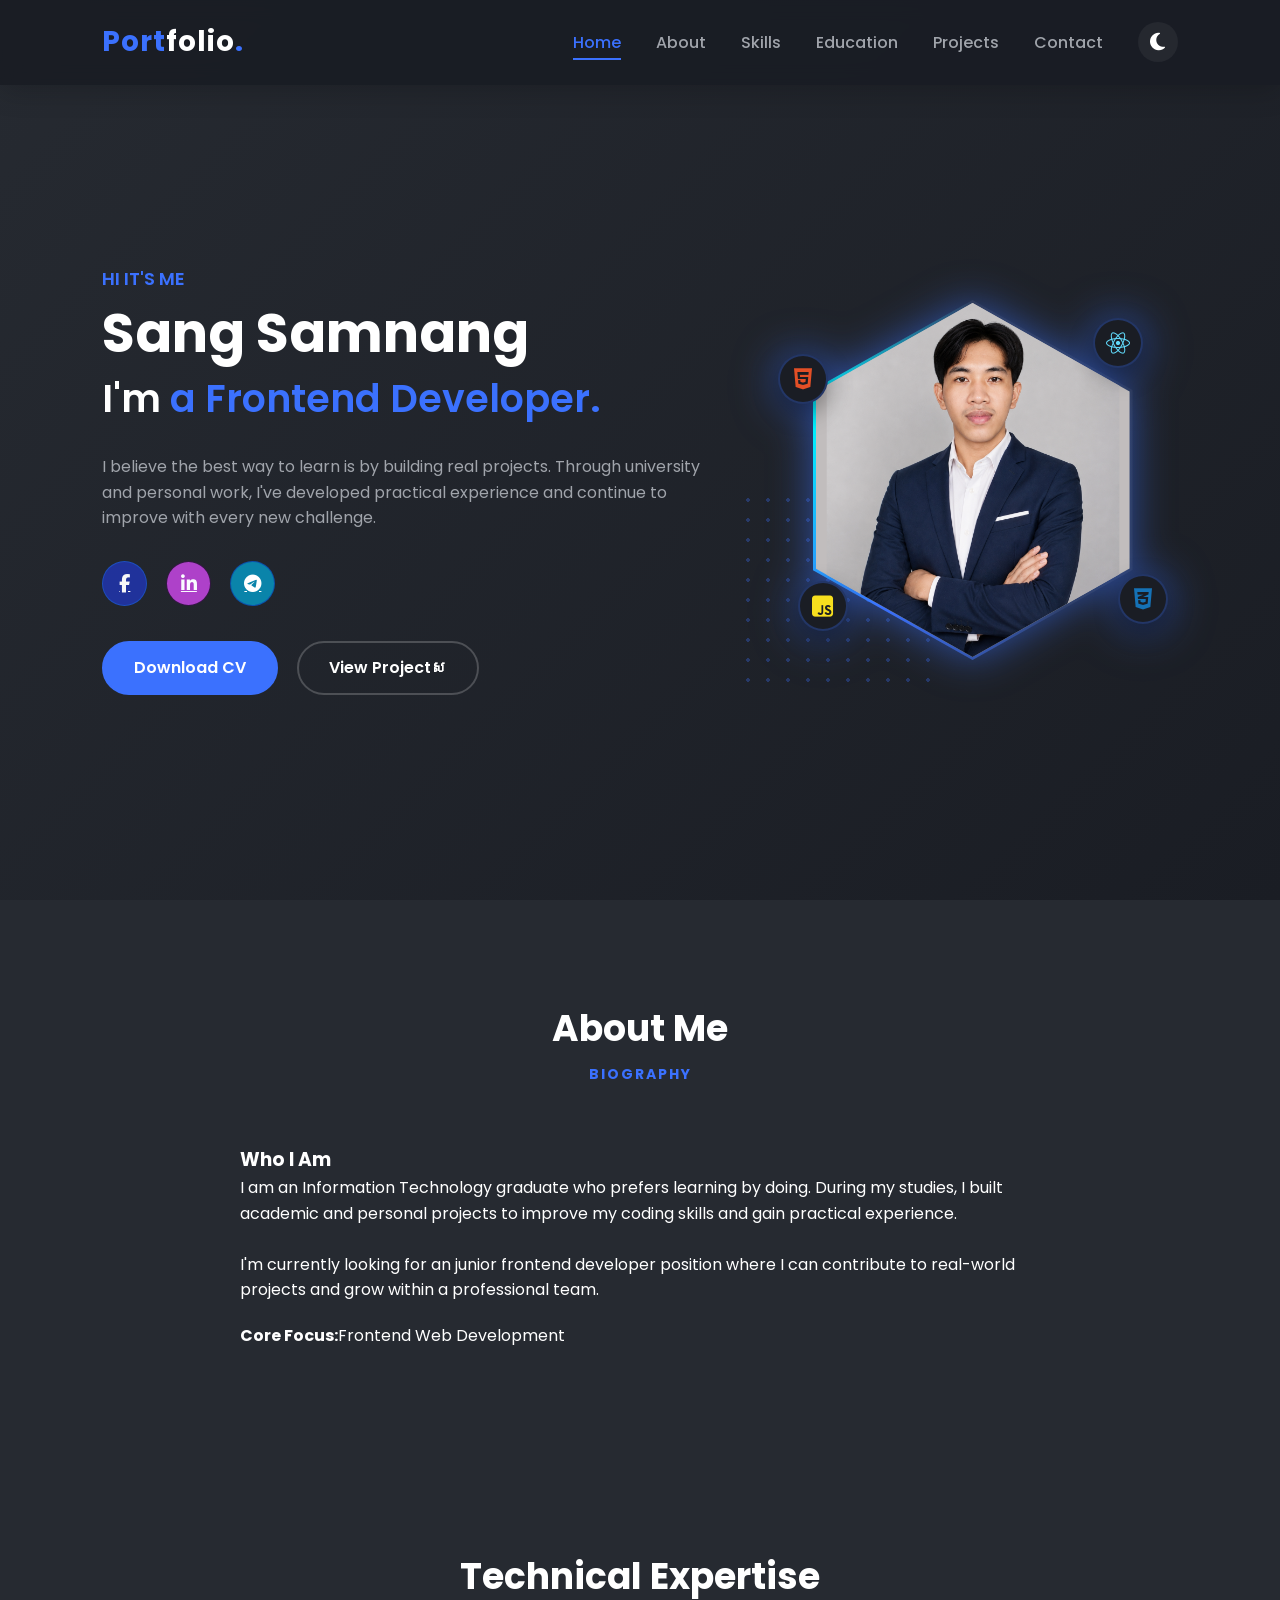
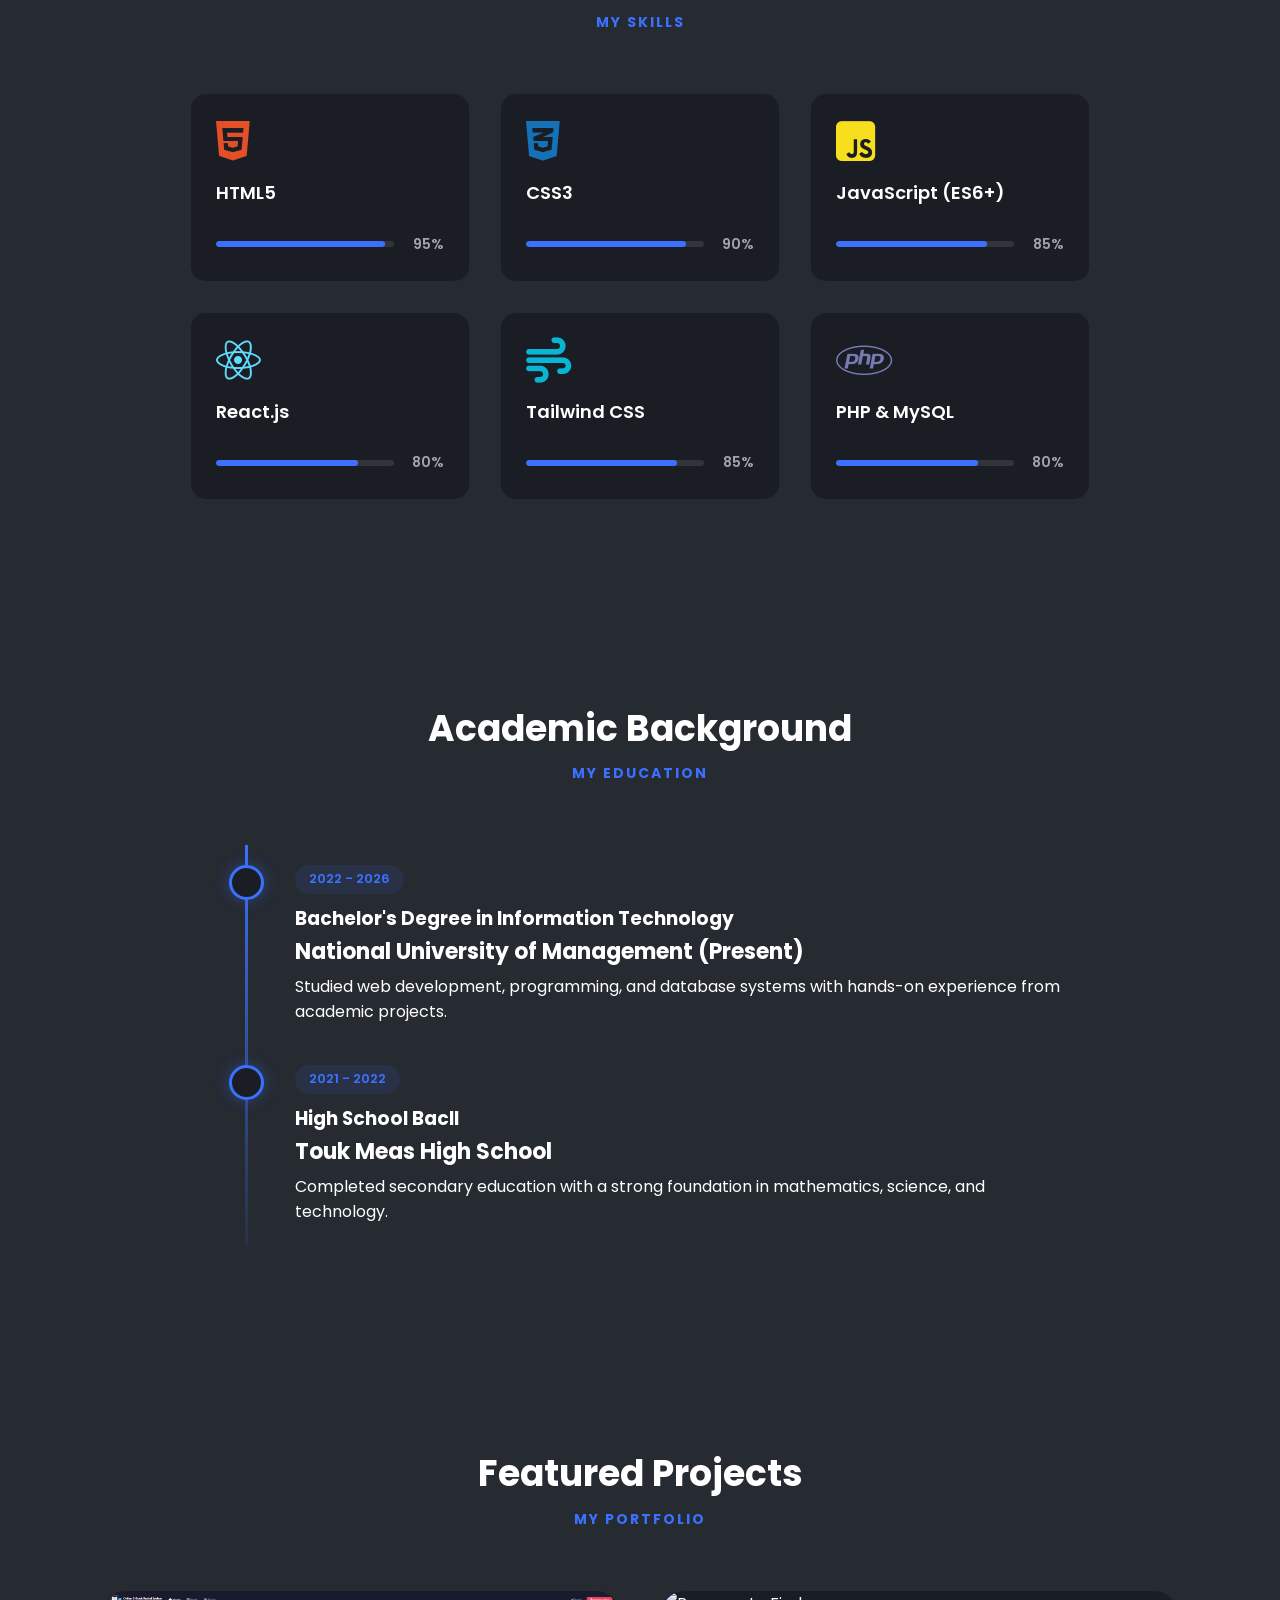
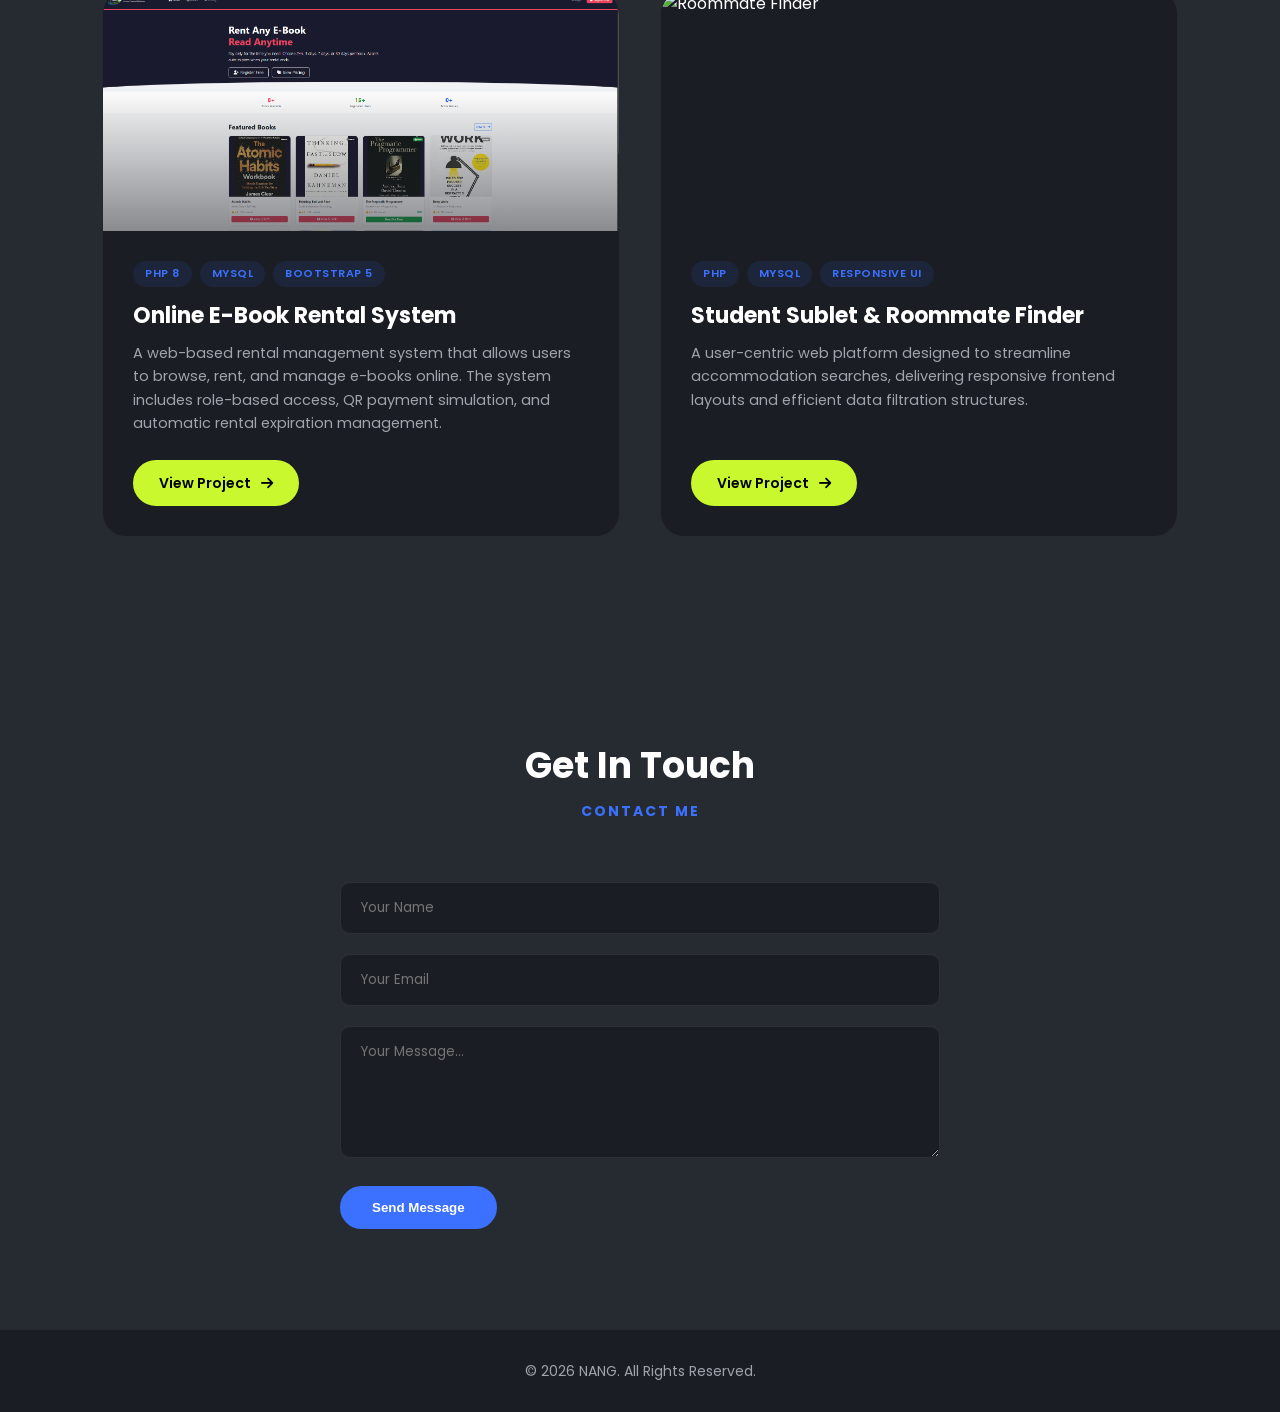
==== index.html @ 3fa90984 "Revise portfolio content and improve descriptions Updated the content of the portfolio website, incl" ====
<!DOCTYPE html>
<html lang="en">

<head>
    <meta charset="UTF-8">
    <meta name="viewport" content="width=device-width, initial-scale=1.0">
    <title>Professional Portfolio</title>
    <link rel="stylesheet" href="https://cdnjs.cloudflare.com/ajax/libs/font-awesome/6.4.0/css/all.min.css">
    <link href="https://fonts.googleapis.com/css2?family=Poppins:wght@300;400;600;700&display=swap" rel="stylesheet">
    <link rel="stylesheet" href="./css/style.css">
</head>

<body>

    <header class="navbar">
        <div class="logo">
            <span>Port</span>folio<span>.</span>
        </div>
        <nav class="nav-links">
            <a href="#home" class="active">Home</a>
            <a href="#about">About</a>
            <a href="#skills">Skills</a>
            <a href="#education">Education</a>
            <a href="#portfolio">Projects</a>
            <a href="#contact">Contact</a>
        </nav>

        <div class="theme-switch" id="theme-btn">
            <i class="fas fa-moon"></i>
        </div>

        <div class="menu-toggle" id="mobile-menu">
            <i class="fas fa-bars"></i>
        </div>
    </header>

    <section id="home" class="hero-section">
        <div class="hero-container">
            <div class="hero-content">
                <h3 class="sub-title">Hi it's Me</h3>
                <!-- បង្ហាញឈ្មោះនៅត្រង់នេះជាអក្សរថេរច្បាស់ៗ -->
                <h1 class="developer-name">Sang Samnang</h1>
                <!-- ផ្នែកអក្សររត់ (Animation) ប្តូរមកសល់ត្រឹមឃ្លាខាងក្រោមនេះ -->
                <h2 class="animated-headline">I'm <span class="typing-text"></span></h2>
                <p class="hero-desc">
                  I believe the best way to learn is by building real projects. Through university and personal work, I've developed practical experience and continue to improve with every new challenge.
                </p>
                <div class="social-icons">
                    <a href="https://www.facebook.com/yourprofile" target="_blank" rel="noopener noreferrer">
                        <i class="fab fa-facebook-f"></i>
                    </a>

                    <a href="https://www.linkedin.com/in/yourprofile" target="_blank" rel="noopener noreferrer">
                        <i class="fab fa-linkedin-in"></i>
                    </a>

                    <a href="https://t.me/Nang_133" target="_blank" rel="noopener noreferrer">
                        <i class="fa-brands fa-telegram"></i>
                    </a>

                </div>
                <div class="hero-buttons">
                    <!-- 💡 បញ្ជាក់៖ ដាក់ផ្លូវទៅកាន់ឯកសារ PDF និងបន្ថែម attribute download -->
                    <a href="asset/logo/cv.pdf" target="_blank" download="my_cv.pdf" class="btn btn-primary">Download
                        CV</a>
                    <a href="#portfolio" class="btn btn-outline">View Projectស</a>
                </div>
            </div>

            <div class="hero-image-container">
                <div class="hexagon-wrapper animate-float">

                    <div class="hexagon-glow">
                        <div class="hexagon">
                            <img src="asset/logo/image.png" alt="Profile Image" id="profile-img">
                        </div>
                    </div>

                    <div class="floating-tech-icon tech-html"><i class="fab fa-html5"></i></div>
                    <div class="floating-tech-icon tech-css"><i class="fab fa-css3-alt"></i></div>
                    <div class="floating-tech-icon tech-js"><i class="fab fa-js-square"></i></div>
                    <div class="floating-tech-icon tech-react"><i class="fab fa-react"></i></div>
                </div>
                <div class="dot-grid"></div>
            </div>
        </div>
    </section>

    <section id="about" class="about-section target-section">
        <h2 class="section-title">About Me <span>Biography</span></h2>
        <div class="about-container">
            <div class="about-text">
                <h3>Who I Am</h3>
                <p>I am an Information Technology graduate who prefers learning by doing. During my studies, I built academic and personal projects to improve my coding skills and gain practical experience.</p>

                <p><br> I'm currently looking for a​n junior frontend developer position where I can 
    contribute to real-world projects and grow within a professional team.</p>
                <div class="personal-info">
                    <div class="info-item"><strong>Core Focus:</strong>Frontend Web Development</div>

                </div>
            </div>
        </div>
    </section>

    <!-- Skills Section -->
    <section id="skills" class="skills-section target-section">
        <h2 class="section-title">Technical Expertise <span>My Skills</span></h2>

        <div class="skills-grid">

            <div class="skill-card">
                <div class="skill-icon-wrapper">
                    <i class="fab fa-html5" style="color: #E34F26;"></i>
                </div>
                <h3>HTML5</h3>
                <div class="skill-progress-wrap">
                    <div class="progress-bar">
                        <div class="progress" style="width: 95%;"></div>
                    </div>
                    <span class="progress-percent">95%</span>
                </div>
            </div>

            <div class="skill-card">
                <div class="skill-icon-wrapper">
                    <i class="fab fa-css3-alt" style="color: #1572B6;"></i>
                </div>
                <h3>CSS3</h3>
                <div class="skill-progress-wrap">
                    <div class="progress-bar">
                        <div class="progress" style="width: 90%;"></div>
                    </div>
                    <span class="progress-percent">90%</span>
                </div>
            </div>

            <div class="skill-card">
                <div class="skill-icon-wrapper">
                    <i class="fab fa-js-square" style="color: #F7DF1E;"></i>
                </div>
                <h3>JavaScript (ES6+)</h3>
                <div class="skill-progress-wrap">
                    <div class="progress-bar">
                        <div class="progress" style="width: 85%;"></div>
                    </div>
                    <span class="progress-percent">85%</span>
                </div>
            </div>

            <div class="skill-card">
                <div class="skill-icon-wrapper">
                    <i class="fab fa-react" style="color: #61DAFB;"></i>
                </div>
                <h3>React.js</h3>
                <div class="skill-progress-wrap">
                    <div class="progress-bar">
                        <div class="progress" style="width: 80%;"></div>
                    </div>
                    <span class="progress-percent">80%</span>
                </div>
            </div>

            <div class="skill-card">
                <div class="skill-icon-wrapper">
                    <i class="fas fa-wind" style="color: #06B6D4;"></i>
                </div>
                <h3>Tailwind CSS</h3>
                <div class="skill-progress-wrap">
                    <div class="progress-bar">
                        <div class="progress" style="width: 85%;"></div>
                    </div>
                    <span class="progress-percent">85%</span>
                </div>
            </div>

            <div class="skill-card">
                <div class="skill-icon-wrapper">
                    <i class="fab fa-php" style="color: #777BB4;"></i>
                </div>
                <h3>PHP & MySQL</h3>
                <div class="skill-progress-wrap">
                    <div class="progress-bar">
                        <div class="progress" style="width: 80%;"></div>
                    </div>
                    <span class="progress-percent">80%</span>
                </div>
            </div>

        </div>
    </section>

    <section id="education" class="education-section target-section">
        <h2 class="section-title">Academic Background <span>My Education</span></h2>

        <div class="education-timeline">

            <div class="timeline-item">
                <div class="timeline-dot"></div>
                <div class="timeline-date">2022 - 2026</div>
                <div class="timeline-content">
                    <h3>Bachelor's Degree in Information Technology</h3>
                    <h4>National University of Management (Present)</h4>
                    <p>Studied web development, programming, and database systems with hands-on experience from academic
                        projects.</p>
                </div>
            </div>

            <div class="timeline-item">
                <div class="timeline-dot"></div>
                <div class="timeline-date">2021 - 2022</div>
                <div class="timeline-content">
                    <h3>High School Bacll</h3>
                    <h4>Touk Meas High School</h4>
                    <p>Completed secondary education with a strong foundation in mathematics, science, and technology.
                    </p>
                </div>
            </div>

        </div>
    </section>

    <section id="portfolio" class="portfolio-section target-section">
        <div class="section-header" style="text-align: center; margin-bottom: 60px;">
            <h2 class="section-title" style="font-size: 36px; font-weight: 700;">Featured Projects <span
                    style="display: block; font-size: 14px; color: var(--primary-color); text-transform: uppercase; letter-spacing: 2px; margin-top: 5px;">My
                    Portfolio</span></h2>
        </div>

        <div class="portfolio-grid">

            <!-- Project 1: Online E-Book Rental System -->
            <div class="portfolio-item">
                <div class="p-image-wrap">
                    <img src="asset/logo/Pro1.png" alt="E-Book Rental System">
                    <div class="p-overlay"></div>
                </div>
                <div class="p-info">
                    <div class="p-tags">
                        <span class="tag-badge">PHP 8</span>
                        <span class="tag-badge">MySQL</span>
                        <span class="tag-badge">Bootstrap 5</span>
                    </div>
                    <h4>Online E-Book Rental System</h4>
                    <p>A web-based rental management system that allows users to browse, rent, and manage e-books
                        online. The system includes role-based access, QR payment simulation, and automatic rental
                        expiration management.</p>
                    <div class="p-footer">
                        <a href="https://nangbookrent.infinityfreeapp.com/" target="_blank" class="view-project-btn">
                            View Project <i class="fas fa-arrow-right"></i>
                        </a>
                    </div>
                </div>
            </div>

            <!-- Project 2: Student Sublet & Roommate Finder -->
            <div class="portfolio-item">
                <div class="p-image-wrap">

                    <img src="https://images.unsplash.com/photo-1522202176988-66273c2fd55f?q=80&w=600"
                        alt="Roommate Finder">
                    <div class="p-overlay"></div>
                </div>
                <div class="p-info">
                    <div class="p-tags">
                        <span class="tag-badge">PHP</span>
                        <span class="tag-badge">MySQL</span>
                        <span class="tag-badge">Responsive UI</span>
                    </div>
                    <h4>Student Sublet & Roommate Finder</h4>
                    <p>A user-centric web platform designed to streamline accommodation searches, delivering responsive
                        frontend layouts and efficient data filtration structures.</p>
                    <div class="p-footer">
                        <a href="#" target="_blank" class="view-project-btn">
                            View Project <i class="fas fa-arrow-right"></i>
                        </a>
                    </div>
                </div>
            </div>

        </div>
    </section>
    <section id="contact" class="contact-section target-section">
        <h2 class="section-title">Get In Touch <span>Contact Me</span></h2>
        <div class="contact-container">
            <form class="contact-form" action="https://formsubmit.co/nangr1234@gmail.com" method="POST">

                <input type="text" name="name" placeholder="Your Name" required>

                <input type="email" name="email" placeholder="Your Email" required>

                <textarea name="message" placeholder="Your Message..." rows="5" required></textarea>

                <button type="submit" class="btn btn-primary">Send Message</button>
            </form>
        </div>
    </section>

    <footer>
        <p>&copy; 2026 NANG. All Rights Reserved.</p>
    </footer>

    <script src="js/script.js"></script>
</body>

</html>
---- css/style.css ----
:root {
    --primary-color: #3B71FE;       
    --bg-dark: #262A31;             
    --bg-darker: #1A1D24;           
    --text-white: #FFFFFF;          
    --text-gray: #A0A4AB;           
    --hex-width: 320px;
    --hex-height: 360px;  
    --transition-smooth: all 0.4s cubic-bezier(0.25, 0.46, 0.45, 0.94); 
}

body.light-mode {
    --bg-dark: #FAFAFA;             
    --bg-darker: #FFFFFF;           
    --text-white: #0E0E2C;          
    --text-gray: #6C757D;           
}

* {
    margin: 0;
    padding: 0;
    box-sizing: border-box;         
    scroll-behavior: smooth;        
}

body {
    font-family: 'Poppins', sans-serif;
    background-color: var(--bg-dark);
    color: var(--text-white);
    overflow-x: hidden;              
    line-height: 1.6;
    transition: background-color var(--transition-smooth), color var(--transition-smooth);
}

.navbar {
    position: fixed;                
    top: 0;
    left: 0;
    width: 100%;
    padding: 20px 8%;
    background-color: rgba(26, 29, 36, 0.95);
    display: flex;
    justify-content: space-between;
    align-items: center;
    z-index: 1000;                  
    box-shadow: 0 4px 30px rgba(0, 0, 0, 0.2);
    backdrop-filter: blur(10px);    
    transition: var(--transition-smooth);
}

body.light-mode .navbar {
    background-color: rgba(255, 255, 255, 0.95);
    box-shadow: 0 4px 30px rgba(0, 0, 0, 0.05);
}

.logo {
    font-size: 28px;
    font-weight: 700;
    letter-spacing: 1px;
}

.logo span {
    color: var(--primary-color);
}

.nav-links {
    display: flex;
    align-items: center;
    margin-left: auto;
}

.nav-links a {
    color: var(--text-gray);
    text-decoration: none;
    margin-left: 35px;
    font-weight: 500;
    transition: var(--transition-smooth);
    position: relative;
}

.nav-links a:hover, .nav-links a.active {
    color: var(--primary-color);
}

.nav-links a::after {
    content: '';
    position: absolute;
    bottom: -5px;
    left: 0;
    width: 0;
    height: 2px;
    background-color: var(--primary-color);
    transition: var(--transition-smooth);
}

.nav-links a:hover::after, .nav-links a.active::after {
    width: 100%;
}

.theme-switch {
    font-size: 20px;
    color: var(--text-white);
    cursor: pointer;
    width: 40px;
    height: 40px;
    display: flex;
    justify-content: center;
    align-items: center;
    background-color: rgba(255, 255, 255, 0.05);
    border-radius: 50%;
    transition: var(--transition-smooth);
    margin-left: 35px;
}

body.light-mode .theme-switch {
    background-color: rgba(0, 0, 0, 0.05);
    color: var(--primary-color);
}

.theme-switch:hover {
    transform: scale(1.1);
    background-color: var(--primary-color);
    color: white !important;
}

.menu-toggle {
    display: none;                  
    font-size: 24px;
    cursor: pointer;
}

.hero-section {
    min-height: 100vh;
    display: flex;
    align-items: center;
    padding: 120px 8% 60px 8%;
    background: linear-gradient(135deg, var(--bg-dark) 0%, var(--bg-darker) 100%);
}

.hero-container {
    display: grid;
    grid-template-columns: 1.2fr 0.8fr;
    gap: 50px;
    align-items: center;
    width: 100%;
}

.sub-title {
    color: var(--primary-color);
    font-size: 18px;
    font-weight: 600;
    margin-bottom: 10px;
    text-transform: uppercase;
}

.hero-content h1 {
    font-size: 54px;
    font-weight: 700;
    margin-bottom: 20px;
}

.hero-desc {
    color: var(--text-gray);
    font-size: 16px;
    margin-bottom: 30px;
    max-width: 600px;
}

.social-icons a {
    display: inline-flex;
    justify-content: center;
    align-items: center;
    width: 45px;
    height: 45px;
    background-color: rgba(255, 255, 255, 0.05);
    border: 1px solid rgba(255, 255, 255, 0.1);
    border-radius: 50%;
    color: var(--primary-color);
    font-size: 18px;
    margin-right: 15px;
    margin-bottom: 35px;
    transition: var(--transition-smooth);
}

body.light-mode .social-icons a {
    background-color: rgba(246, 246, 246, 0.02);
    border: 1px solid rgba(0, 0, 0, 0.05);
}

.social-icons a:hover {
    background-color: var(--primary-color);
    color: var(--text-white);
    transform: translateY(-5px);
    box-shadow: 0 10px 20px rgba(12, 10, 7, 0.3);
}

.social-icons a:has(.fab.fa-facebook-f) {
    background-color: rgba(33, 61, 249, 0.541) !important; 
    color: #f6f7f7 !important;                            
    border-color: rgba(24, 119, 242, 0.4) !important;
}
.social-icons a:has(.fab.fa-facebook-f):hover {
    background-color: #1877F2 !important;
    color: #FFFFFF !important;
    box-shadow: 0 10px 20px rgba(24, 119, 242, 0.4);
}

.social-icons a:has(.fab.fa-linkedin-in) {
    background-color: rgba(208, 72, 239, 0.808) !important; 
    color: #f9fcff !important;                             
    border-color: rgba(2, 7, 13, 0.71) !important;
}
.social-icons a:has(.fab.fa-linkedin-in):hover {
    background-color: #21029fcf !important;
    color: #FFFFFF !important;
    box-shadow: 0 10px 20px rgba(10, 102, 194, 0.4);
}

.social-icons a:has(.fab.fa-github) {
    background-color: rgba(87, 0, 185, 0.769) !important; 
    color: #FFFFFF !important;
    border-color: rgba(36, 41, 47, 0.3) !important;
}

.social-icons a:has(.fab.fa-github):hover {
    background-color: #0551ae !important; 
    color: #FFFFFF !important;
    box-shadow: 0 10px 20px rgba(36, 41, 47, 0.4);
}

.social-icons a:has(.fa-brands.fa-telegram) {
    background-color: rgba(7, 148, 190, 0.872) !important;  
    color: #ffffff !important;                             
    border-color: rgba(10, 5, 176, 0.4) !important;
}
.social-icons a:has(.fa-brands.fa-telegram):hover {
    background-color: #0e0078c8 !important;
    color: #FFFFFF !important;
    box-shadow: 0 10px 20px rgba(255, 255, 255, 0.4);
}

.btn {
    display: inline-block;
    padding: 12px 30px;
    border-radius: 30px;
    font-weight: 600;
    text-decoration: none;
    transition: var(--transition-smooth);
    cursor: pointer;
}

.btn-primary {
    background-color: var(--primary-color);
    color: white;
    border: 2px solid var(--primary-color);
    margin-right: 15px;
}

.btn-primary:hover {
    background-color: transparent;
    color: var(--primary-color);
    box-shadow: 0 10px 20px rgba(59, 113, 254, 0.2);
}

.btn-outline {
    background-color: transparent;
    color: var(--text-white);
    border: 2px solid rgba(255, 255, 255, 0.2);
}

body.light-mode .btn-outline {
    border: 2px solid rgba(0, 0, 0, 0.15);
}

.btn-outline:hover {
    border-color: var(--primary-color);
    color: var(--primary-color);
}

.hero-content .developer-name {
    font-size: 54px;
    font-weight: 700;
    color: var(--text-white);
    margin-top: 5px;
    margin-bottom: 5px;
    line-height: 1.1;
}

.animated-headline {
    font-size: 38px;
    font-weight: 600;
    color: var(--text-white);
    margin-bottom: 25px;
}

.animated-headline .typing-text {
    color: var(--primary-color); 
}

.hero-image-container {
    position: relative;
    display: flex;
    justify-content: center;
    align-items: center;
    overflow: visible !important;   
}

.hexagon-wrapper {
    position: relative;
    overflow: visible !important;
    z-index: 5;
    filter: drop-shadow(0px 0px 20px rgba(59, 113, 254, 0.6)); 
}

.hexagon-glow {
    position: relative;
    width: var(--hex-width);
    height: var(--hex-height);
    clip-path: polygon(50% 0%, 100% 25%, 100% 75%, 50% 100%, 0% 75%, 0% 25%);
    background: rgba(255, 255, 255, 0.05);
    display: flex;
    justify-content: center;
    align-items: center;
    overflow: hidden;
}

.hexagon-glow::before {
    content: '';
    position: absolute;
    width: 150%;
    height: 150%;
    background: conic-gradient(transparent, transparent, transparent, var(--primary-color), #00f2fe, transparent);
    animation: laserRun 4s linear infinite; 
}

@keyframes laserRun {
    0% { transform: rotate(0deg); }
    100% { transform: rotate(360deg); }
}

.hexagon {
    position: relative;
    width: calc(var(--hex-width) - 6px); 
    height: calc(var(--hex-height) - 6px);
    background-color: #c1bdbd !important; 
    clip-path: polygon(50% 0%, 100% 25%, 100% 75%, 50% 100%, 0% 75%, 0% 25%);
    display: flex;
    justify-content: center;
    align-items: center;
    z-index: 2;
}

.hexagon img {
    width: 100%;
    height: 100%;
    object-fit: contain;            
    transform: scale(1.1);          
    clip-path: polygon(50% 0%, 100% 25%, 100% 75%, 50% 100%, 0% 75%, 0% 25%);
}

.floating-tech-icon {
    position: absolute;
    width: 50px;
    height: 50px;
    background-color: #1a1d24; 
    border: 2px solid rgba(59, 113, 254, 0.3);
    border-radius: 50%;
    display: flex !important;
    justify-content: center !important;
    align-items: center !important;
    font-size: 24px;
    box-shadow: 0 8px 25px rgba(0, 0, 0, 0.4);
    transition: all 0.3s cubic-bezier(0.25, 0.46, 0.45, 0.94);
    z-index: 20; 
}

body.light-mode .floating-tech-icon {
    background-color: #FFFFFF;
    border: 2px solid rgba(0, 0, 0, 0.08);
    box-shadow: 0 8px 20px rgba(0, 0, 0, 0.08);
}

.floating-tech-icon:hover {
    transform: scale(1.18) !important;
    border-color: var(--primary-color);
    box-shadow: 0 0 20px rgba(59, 113, 254, 0.6);
    cursor: pointer;
}

.tech-html { top: 15%; left: -35px; }
.tech-html i { color: #E34F26; }

.tech-react { top: 5%; right: -10px; }
.tech-react i { color: #61DAFB; }

.tech-css { bottom: 10%; right: -35px; }
.tech-css i { color: #1572B6; }

.tech-js { bottom: 8%; left: -15px; }
.tech-js i { color: #F7DF1E; }

.tech-html, .tech-css { animation: floatingTechLeft 4s infinite ease-in-out; }
.tech-react, .tech-js { animation: floatingTechRight 4.5s infinite ease-in-out; }

@keyframes floatingTechLeft {
    0%, 100% { transform: translateY(0); }
    50% { transform: translateY(-8px); }
}
@keyframes floatingTechRight {
    0%, 100% { transform: translateY(0); }
    50% { transform: translateY(8px); }
}

.dot-grid {
    position: absolute;
    width: 200px;
    height: 200px;
    background-image: radial-gradient(rgba(59, 113, 254, 0.3) 2px, transparent 2px);
    background-size: 20px 20px;
    bottom: -30px;
    left: -30px;
    z-index: 1;
}

.animate-float {
    animation: float 4s ease-in-out infinite;
}

@keyframes float {
    0% { transform: translateY(0px); }
    50% { transform: translateY(-15px); }
    100% { transform: translateY(0px); }
}

.target-section {
    padding: 100px 8%;
}

.section-title {
    font-size: 36px;
    font-weight: 700;
    text-align: center;
    margin-bottom: 60px;
    position: relative;
}

.section-title span {
    display: block;
    font-size: 14px;
    color: var(--primary-color);
    text-transform: uppercase;
    letter-spacing: 2px;
    margin-top: 5px;
}

.about-container {
    max-width: 800px;
    margin: 0 auto;
}

.personal-info {
    display: grid;
    grid-template-columns: repeat(auto-fit, minmax(220px, 1fr));
    gap: 15px;
    margin-top: 20px;
}

.skills-grid {
    display: flex;                  
    flex-wrap: wrap;                
    justify-content: center;        
    gap: 30px;
    width: 100%;
}

.skill-card {
    background-color: var(--bg-darker);
    padding: 25px;
    border-radius: 16px;
    border: 1px solid rgba(255, 255, 255, 0.05);
    transition: var(--transition-smooth);
    display: flex;
    flex-direction: column;
    align-items: flex-start;
    width: calc(25% - 23px);        
    min-width: 280px;               
}

.skill-card:hover {
    transform: translateY(-10px);
    border-color: var(--primary-color);
    box-shadow: 0 15px 30px rgba(0, 0, 0, 0.3);
}

.skill-icon-wrapper {
    font-size: 45px;
    margin-bottom: 15px;
    display: flex;
    align-items: center;
    justify-content: center;
}

.skill-card h3 {
    font-size: 18px;
    font-weight: 600;
    margin-bottom: 10px;
}

.skill-progress-wrap {
    width: 100%;
    display: flex;
    align-items: center;
    gap: 15px;
    margin-top: auto;               
    padding-top: 15px;
}

.progress-bar {
    flex: 1; 
    height: 6px;
    background-color: rgba(255, 255, 255, 0.1);
    border-radius: 10px;
    overflow: hidden;
    margin-top: 0; 
}

body.light-mode .progress-bar {
    background-color: rgba(0, 0, 0, 0.05);
}

.progress {
    background-color: var(--primary-color);
    height: 100%;
    border-radius: 10px;
}

.progress-percent {
    font-size: 14px;
    font-weight: 600;
    color: var(--text-gray);
    min-width: 35px;
    text-align: right;
}

.education-section {
    padding: 100px 8%;
}

.education-timeline {
    position: relative;
    max-width: 850px;
    margin: 40px auto 0 auto;
    padding: 20px 0;
}

.education-timeline::before {
    content: '';
    position: absolute;
    left: 30px;
    top: 0;
    width: 3px;
    height: 100%;
    background: linear-gradient(to bottom, var(--primary-color), rgba(59, 113, 254, 0.1));
}

.timeline-item {
    position: relative;
    padding-left: 80px;
    margin-bottom: 40px;
}

.timeline-item:last-child {
    margin-bottom: 0;
}

.timeline-dot {
    position: absolute;
    left: 14px;
    top: 0;
    width: 35px;
    height: 35px;
    border-radius: 50%;
    background-color: var(--bg-darker);
    border: 3px solid var(--primary-color);
    display: flex;
    justify-content: center;
    align-items: center;
    z-index: 10;
    color: var(--primary-color);
    font-size: 14px;
    box-shadow: 0 0 15px rgba(59, 113, 254, 0.4);
    transition: var(--transition-smooth);
}

body.light-mode .timeline-dot {
    background-color: #FFFFFF;
}

.timeline-item:hover .timeline-dot {
    background-color: var(--primary-color);
    color: #FFFFFF;
    transform: scale(1.15);
}

.timeline-date {
    font-size: 13px;
    font-weight: 600;
    color: var(--primary-color);
    background-color: rgba(59, 113, 254, 0.1);
    padding: 4px 14px;
    border-radius: 20px;
    display: inline-block;
    margin-bottom: 10px;
}

.timeline-content h4 {
    font-size: 22px;
    font-weight: 700;
    color: var(--text-white);
    margin-bottom: 5px;
}

.portfolio-section {
    padding: 100px 8%;
}

.portfolio-grid {
    display: grid;
    grid-template-columns: repeat(auto-fit, minmax(340px, 1fr)); 
    gap: 40px; 
    max-width: 1100px;
    margin: 0 auto;
}

.portfolio-item {
    background-color: var(--bg-darker);
    border-radius: 24px; 
    border: 1px solid rgba(255, 255, 255, 0.05);
    overflow: hidden;
    display: flex;
    flex-direction: column;
    transition: background-color var(--transition-smooth), border-color var(--transition-smooth), box-shadow var(--transition-smooth);
}

body.light-mode .portfolio-item {
    background-color: #FFFFFF;
    box-shadow: 0 10px 30px rgba(0, 0, 0, 0.03);
    border: 1px solid rgba(0, 0, 0, 0.04);
}

.portfolio-item:hover {
    border-color: var(--primary-color);
    box-shadow: 0 15px 35px rgba(0, 0, 0, 0.25);
}

body.light-mode .portfolio-item:hover {
    box-shadow: 0 15px 30px rgba(59, 113, 254, 0.08);
}

.p-image-wrap {
    width: 100%;
    height: 240px;          
    overflow: hidden;       
    position: relative;
    border-top-left-radius: 24px;   
    border-top-right-radius: 24px;
}

.p-image-wrap img {
    width: 100%;
    height: 100%;
    object-fit: cover;      
    object-position: center;
}

.portfolio-item:hover .p-image-wrap img {
    transform: none; 
}

.p-overlay {
    position: absolute;
    top: 0;
    left: 0;
    width: 100%;
    height: 100%;
    background: linear-gradient(to bottom, transparent 40%, rgba(26, 29, 36, 0.5));
    pointer-events: none;
}

body.light-mode .p-overlay {
    background: linear-gradient(to bottom, transparent 40%, rgba(255, 255, 255, 0.3));
}

.p-info {
    padding: 30px;
    display: flex;
    flex-direction: column;
    flex-grow: 1;
}

.p-tags {
    display: flex;
    flex-wrap: wrap;
    gap: 8px;
    margin-bottom: 15px;
}

.tag-badge {
    font-size: 11px;
    font-weight: 600;
    color: var(--primary-color);
    background-color: rgba(59, 113, 254, 0.1);
    padding: 4px 12px;
    border-radius: 30px;
    text-transform: uppercase;
    letter-spacing: 0.5px;
}

.p-info h4 {
    font-size: 22px;
    font-weight: 700;
    margin-bottom: 12px;
    line-height: 1.3;
}

.p-info p {
    color: var(--text-gray);
    font-size: 14.5px;
    line-height: 1.6;
    margin-bottom: 25px;
}

.p-footer {
    margin-top: auto;
    width: 100%;
}

.view-project-btn {
    display: inline-flex;  
    align-items: center;
    gap: 10px;
    background-color: #c8f82d;      
    color: #000000 !important;      
    border: 2px solid #c8f82d;
    padding: 10px 24px;
    border-radius: 30px;    
    font-size: 14px;
    font-weight: 600;
    text-decoration: none;   
}

.view-project-btn:hover {
    background-color: #c8f82d; 
    border-color: #0000e8;          
    box-shadow: 0 8px 20px rgba(0, 0, 0, 0.3);
}

body.light-mode .view-project-btn {
    background-color: #c8f82d;
    color: #0c023f !important;
    border-color: #c8f82d;
}

body.light-mode .view-project-btn:hover {
    background-color: #c8f82d;
    border-color: #333333;
}

.view-project-btn i {
    transition: transform 0.3s ease;
}

.view-project-btn:hover i {
    transform: translateX(5px);
}

.contact-container {
    max-width: 600px;
    margin: 0 auto;
}

.contact-form input, .contact-form textarea {
    width: 100%;
    padding: 15px 20px;
    background-color: var(--bg-darker);
    border: 1px solid rgba(255,255,255,0.08);
    border-radius: 10px;
    color: var(--text-white);
    margin-bottom: 20px;
    outline: none;
    font-family: inherit;
    transition: var(--transition-smooth);
}

body.light-mode .contact-form input, 
body.light-mode .contact-form textarea {
    border: 1px solid rgba(0,0,0,0.08);
    box-shadow: 0 5px 15px rgba(0,0,0,0.02);
}

.contact-form input:focus, .contact-form textarea:focus {
    border-color: var(--primary-color); 
}

footer {
    text-align: center;
    padding: 30px;
    background-color: var(--bg-darker);
    color: var(--text-gray);
    font-size: 14px;
    border-top: 1px solid rgba(255,255,255,0.05);
}

@media (max-width: 992px) {
    .navbar { padding: 20px 5%; }
    .nav-links { display: none; }            
    .hero-container { grid-template-columns: 1fr; text-align: center; } 
    .hero-desc { margin: 0 auto 30px auto; }
    .hero-image-container { order: -1; margin-bottom: 50px; } 
    .tech-html { left: 0px; }
    .tech-react { right: 0px; }
    .skill-card { width: calc(50% - 15px); } 
}

@media (max-width: 576px) {
    .education-timeline::before { left: 20px; }
    .timeline-dot { left: 4px; width: 32px; height: 32px; font-size: 12px; }
    .timeline-item { padding-left: 55px; }
    .timeline-content h4 { font-size: 19px; }
    .skill-card { width: 100%; }            
}
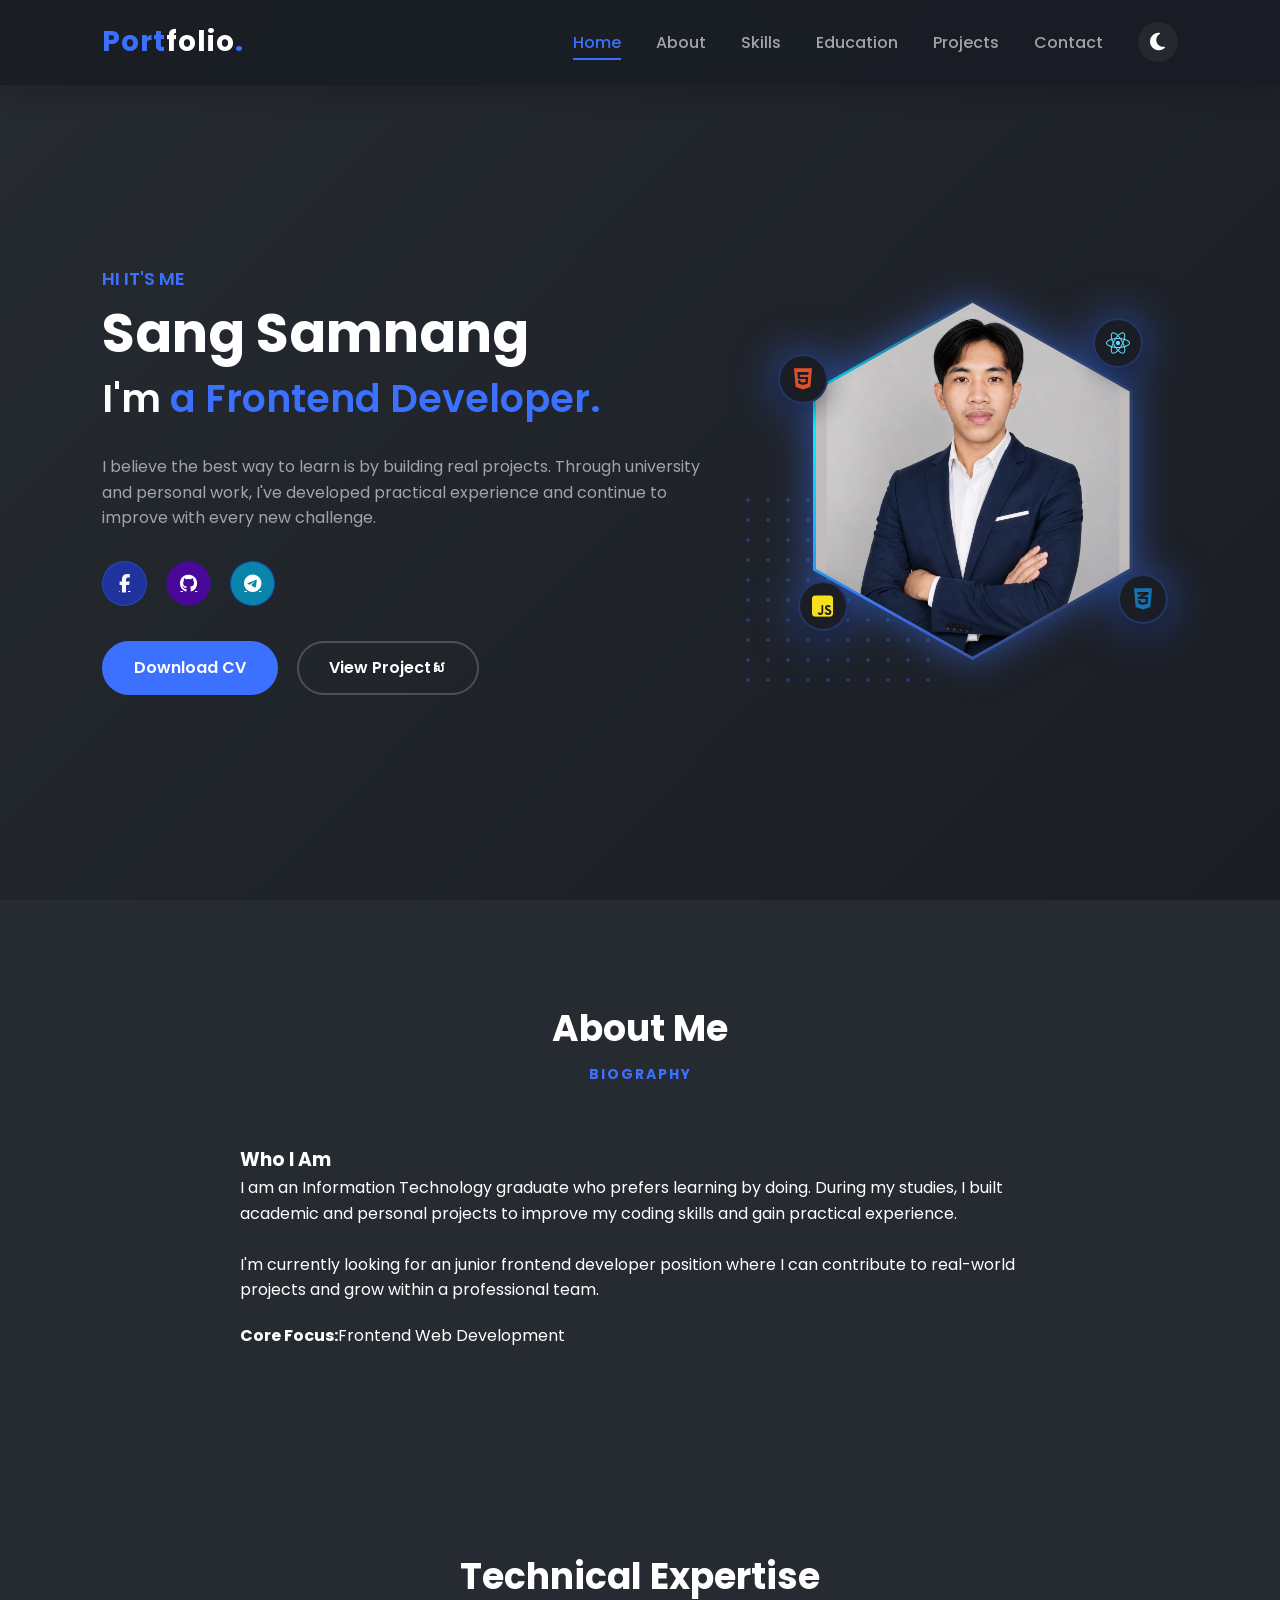
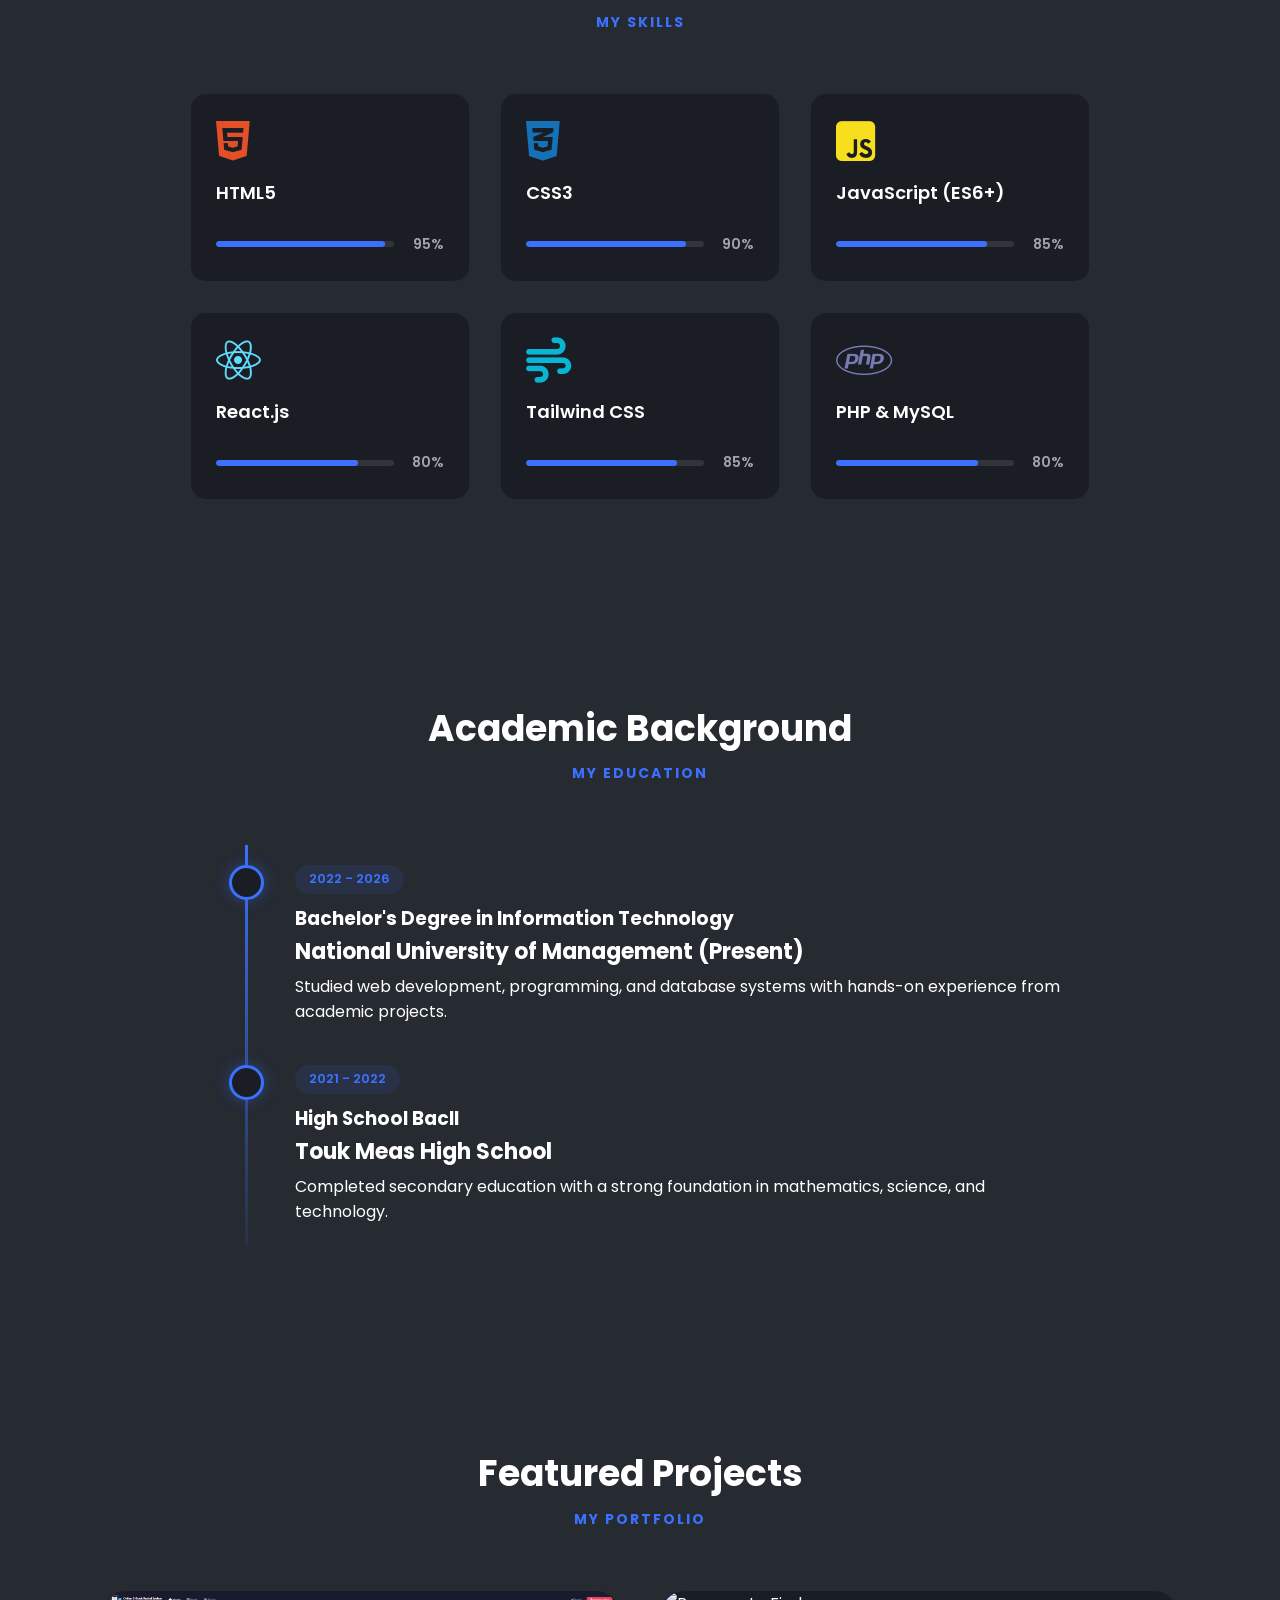
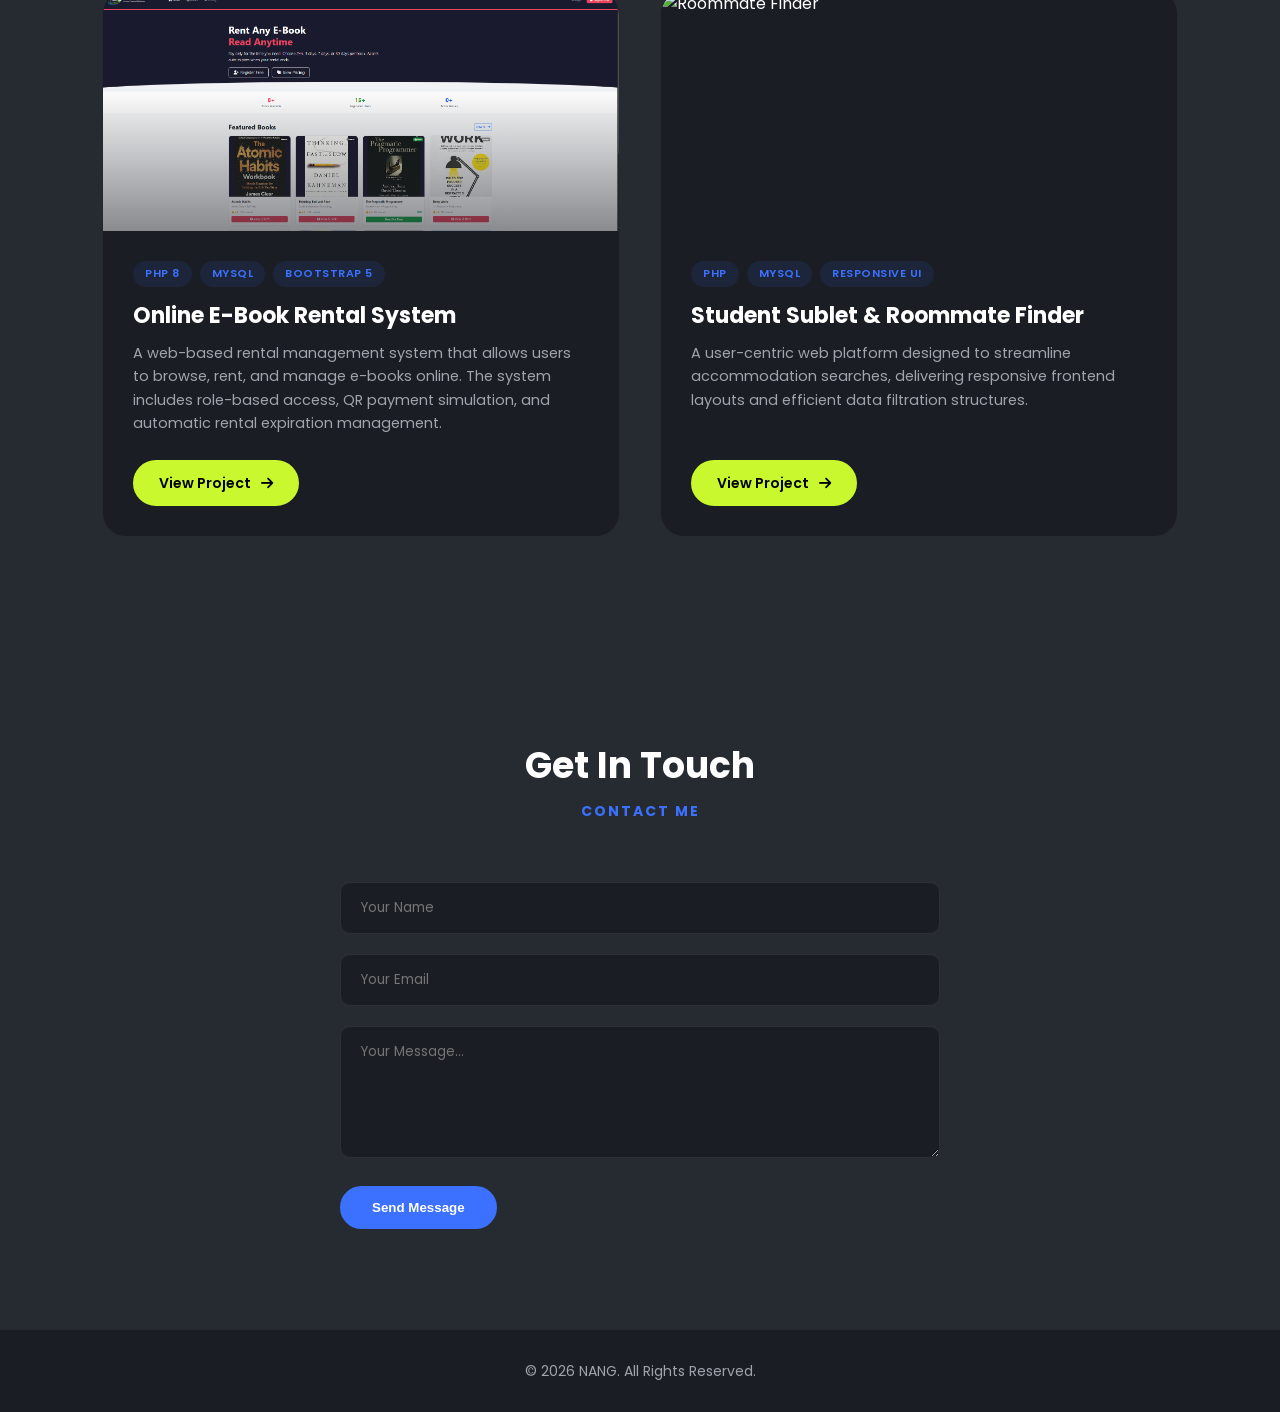
==== commit cb5b5583: "Fix HTML formatting and add GitHub link" ====
--- a/index.html
+++ b/index.html
@@ -50,10 +50,12 @@
                         <i class="fab fa-facebook-f"></i>
                     </a>
 
-                    <a href="https://www.linkedin.com/in/yourprofile" target="_blank" rel="noopener noreferrer">
-                        <i class="fab fa-linkedin-in"></i>
+                   
+
+                    <a href="https://github.com/nang-labs" target="_blank" rel="noopener noreferrer">
+                        <i class="fab fa-github"></i>
                     </a>
-
+                    
                     <a href="https://t.me/Nang_133" target="_blank" rel="noopener noreferrer">
                         <i class="fa-brands fa-telegram"></i>
                     </a>
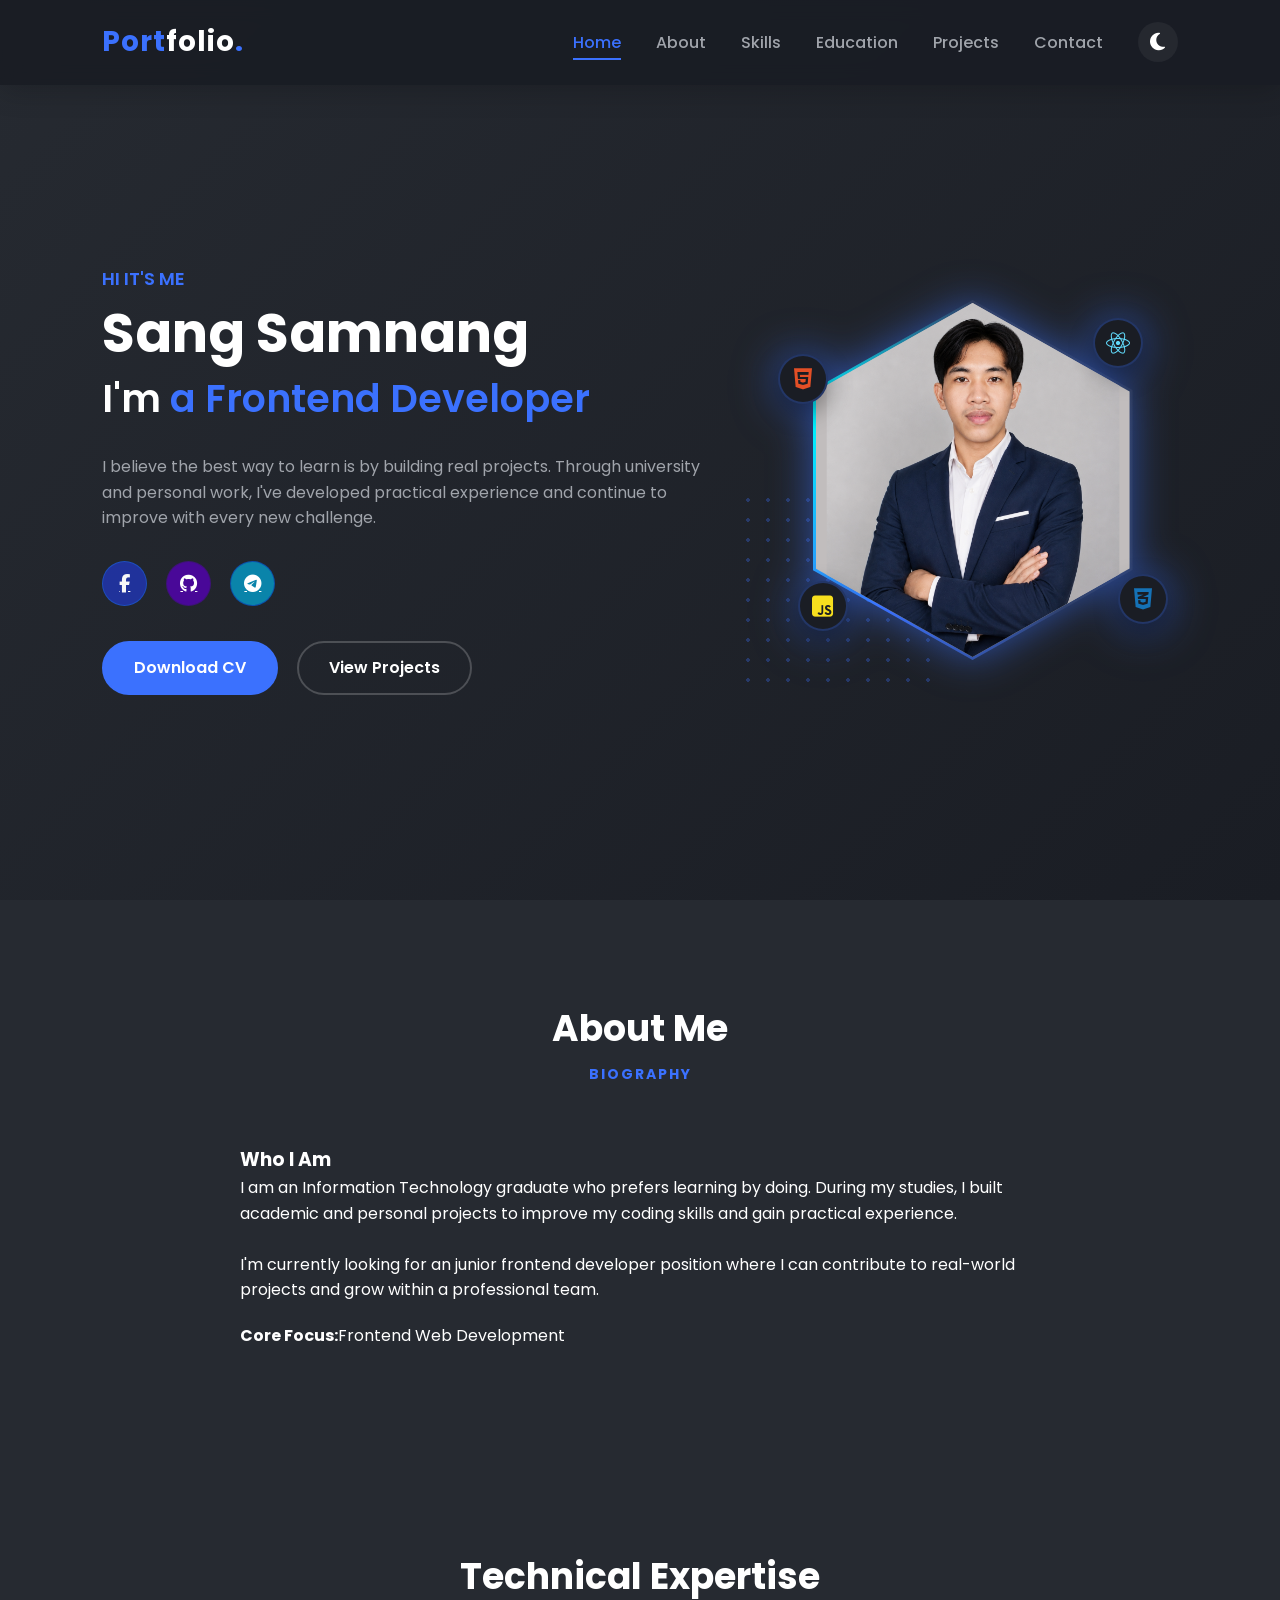
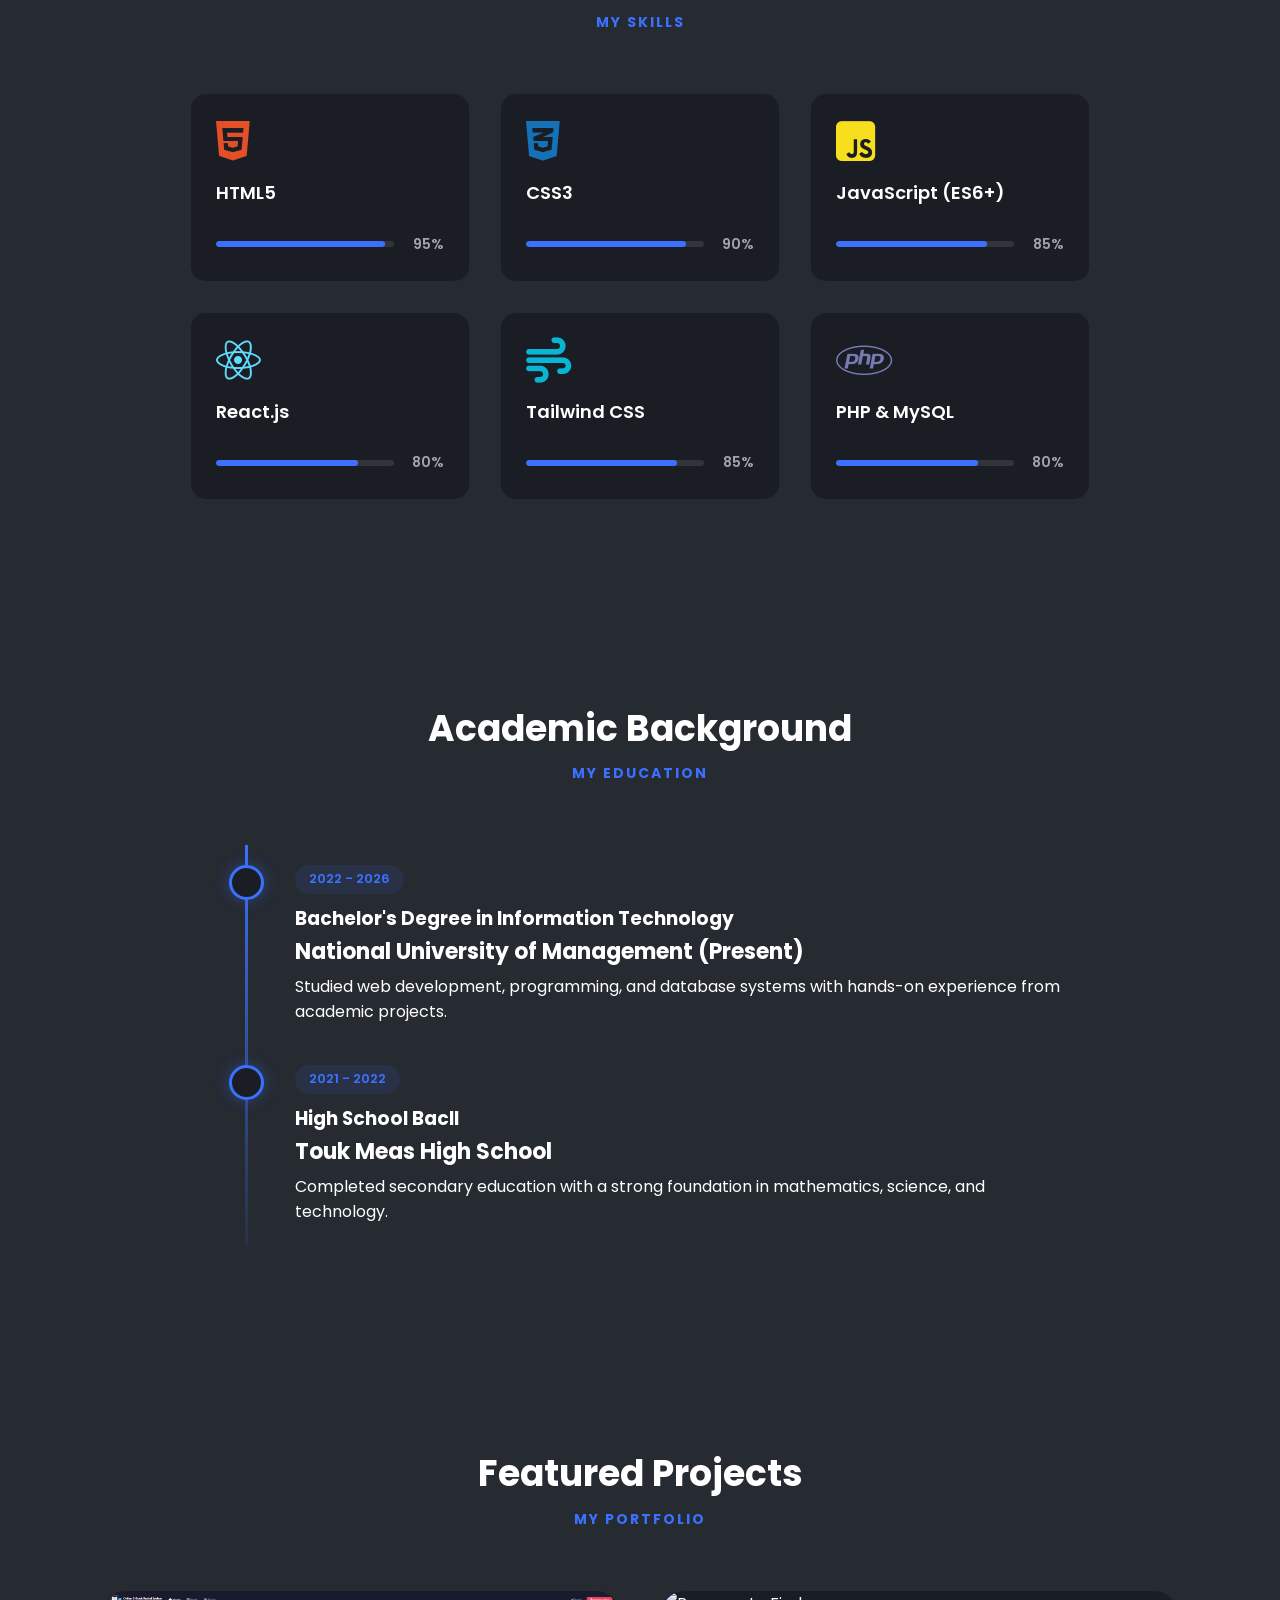
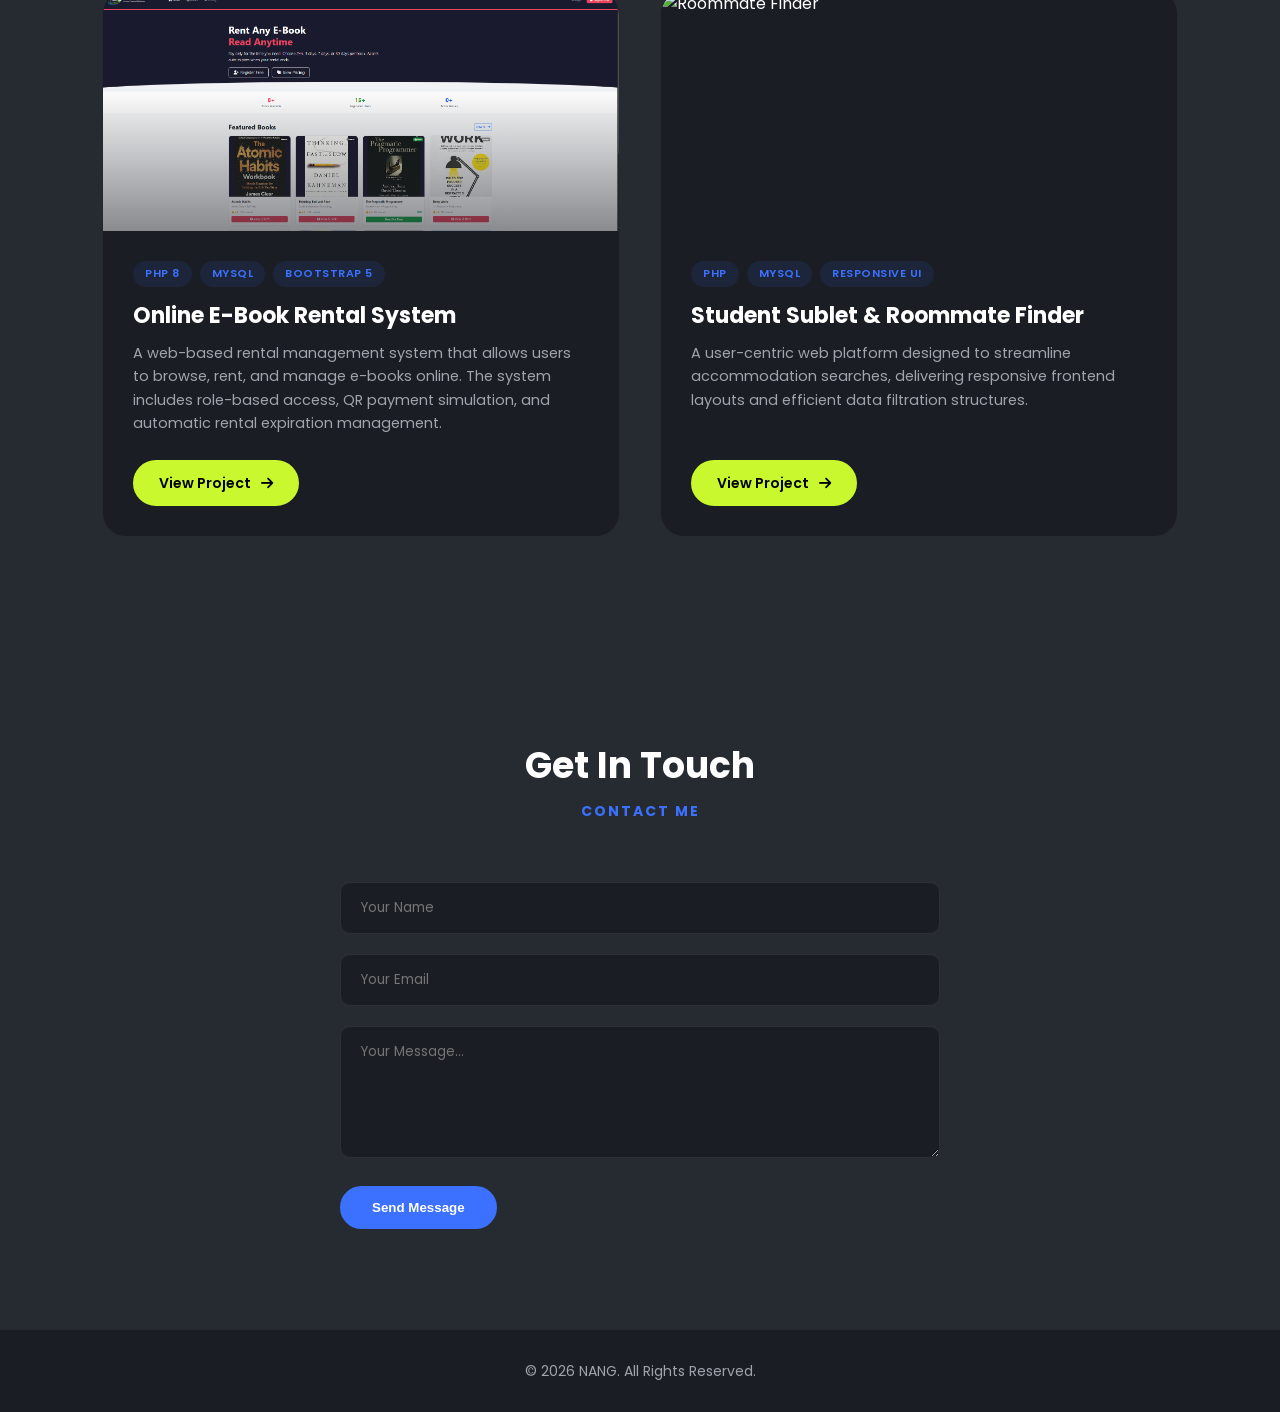
==== commit ddd017d9: "Update index.html" ====
--- a/index.html
+++ b/index.html
@@ -65,7 +65,7 @@
                     <!-- 💡 បញ្ជាក់៖ ដាក់ផ្លូវទៅកាន់ឯកសារ PDF និងបន្ថែម attribute download -->
                     <a href="asset/logo/cv.pdf" target="_blank" download="my_cv.pdf" class="btn btn-primary">Download
                         CV</a>
-                    <a href="#portfolio" class="btn btn-outline">View Projectស</a>
+                    <a href="#portfolio" class="btn btn-outline">View Projects</a>
                 </div>
             </div>
 
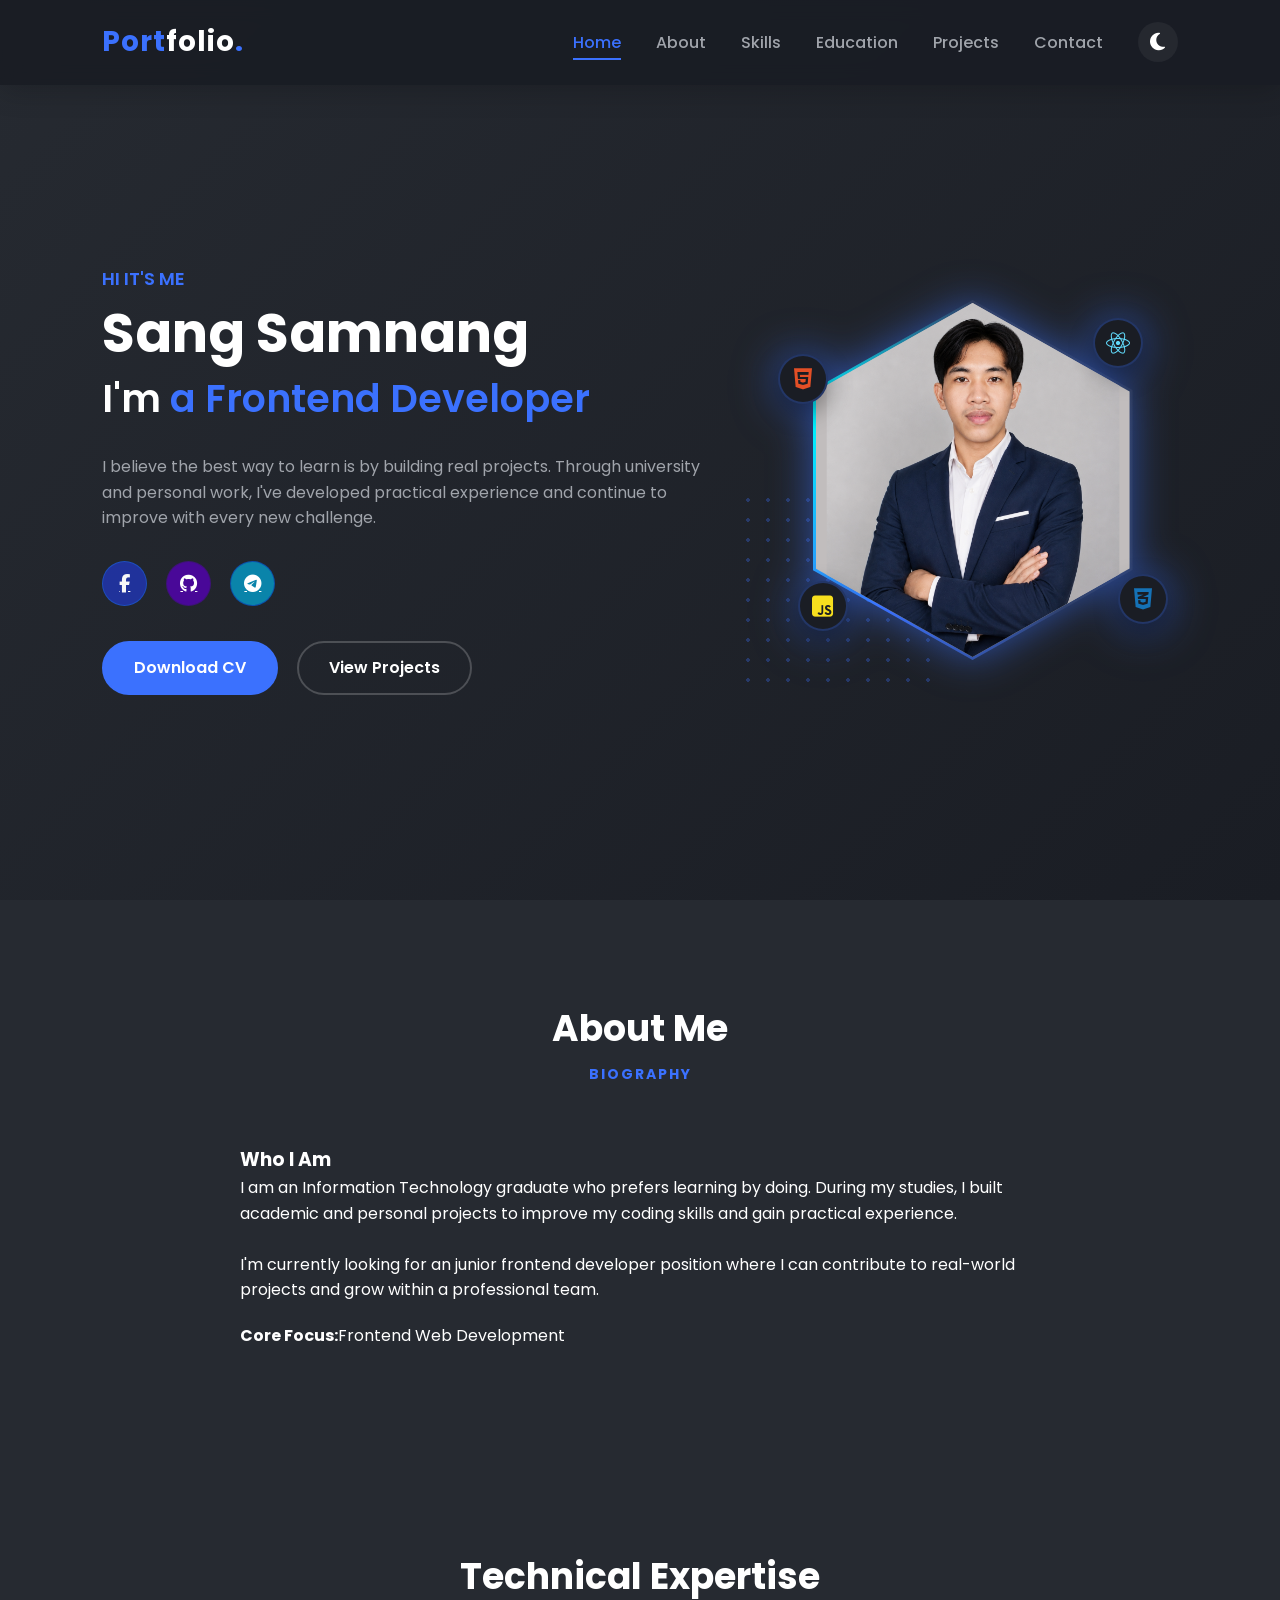
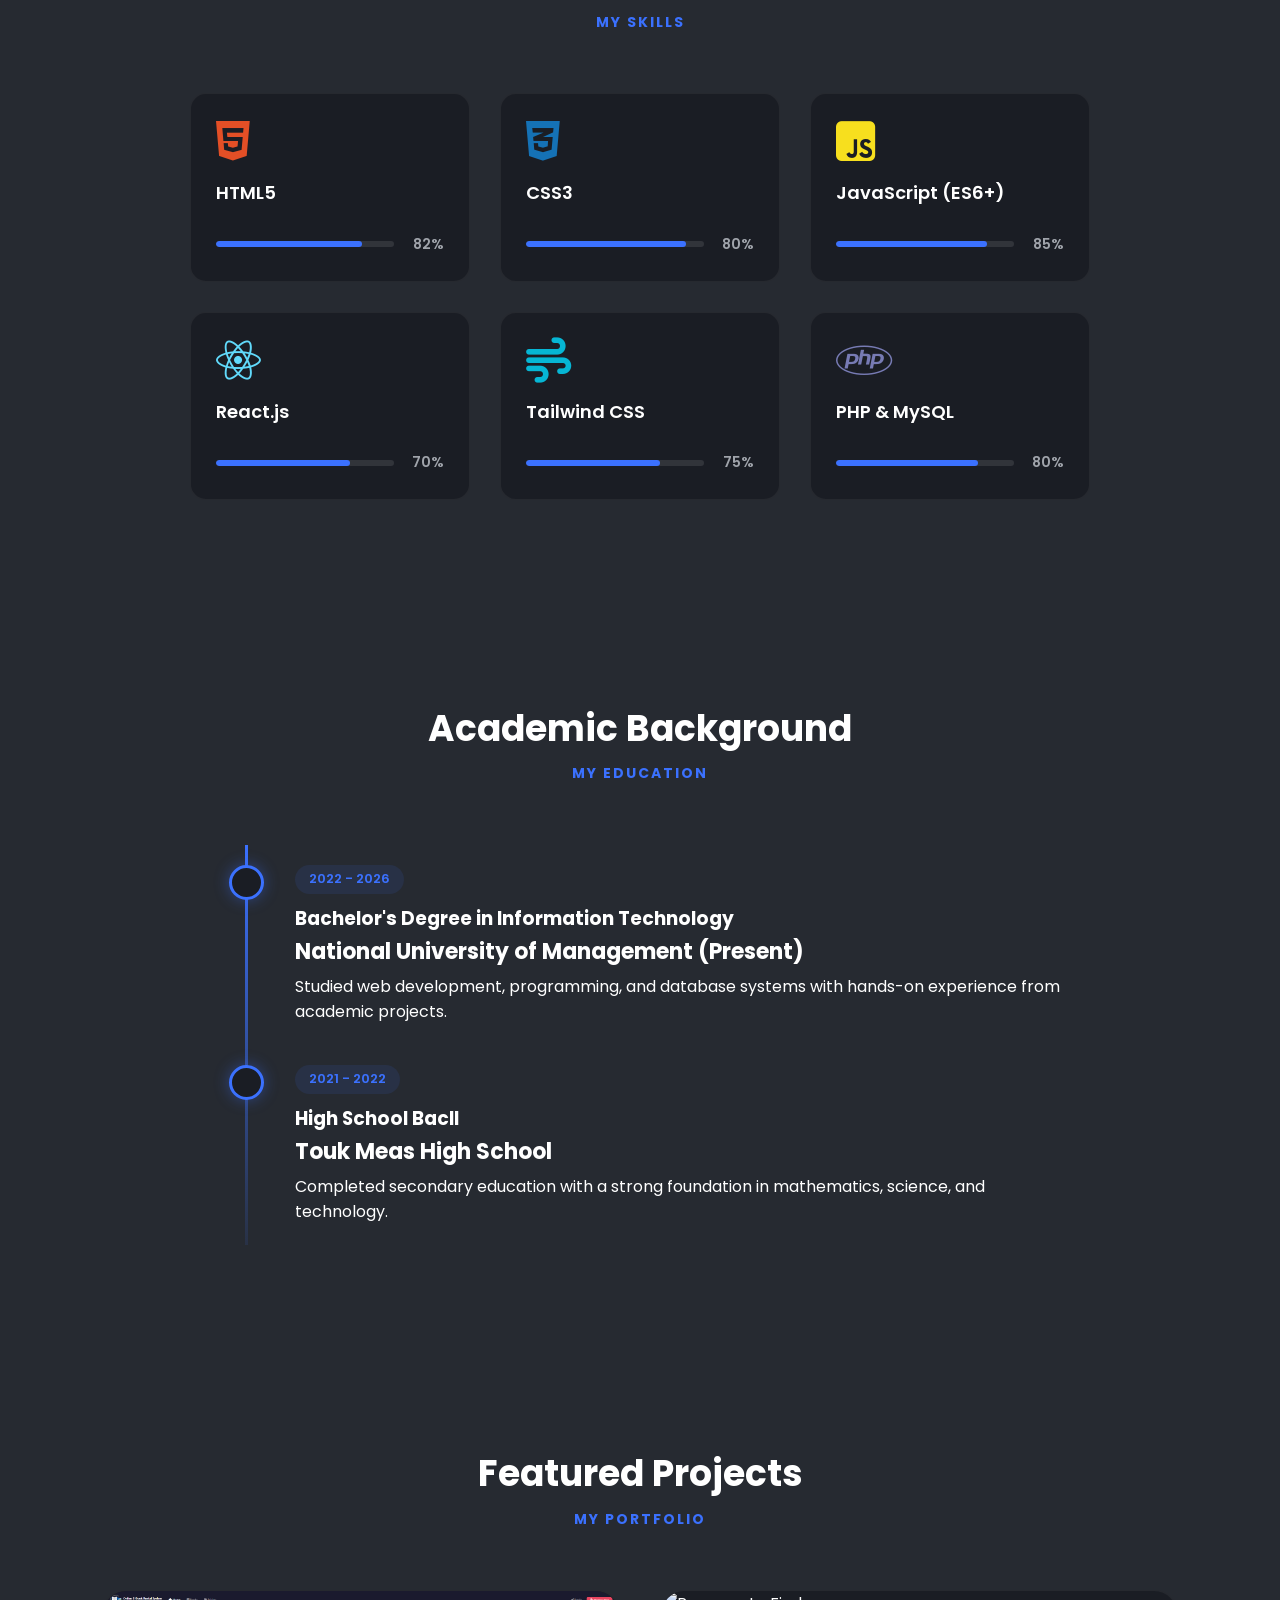
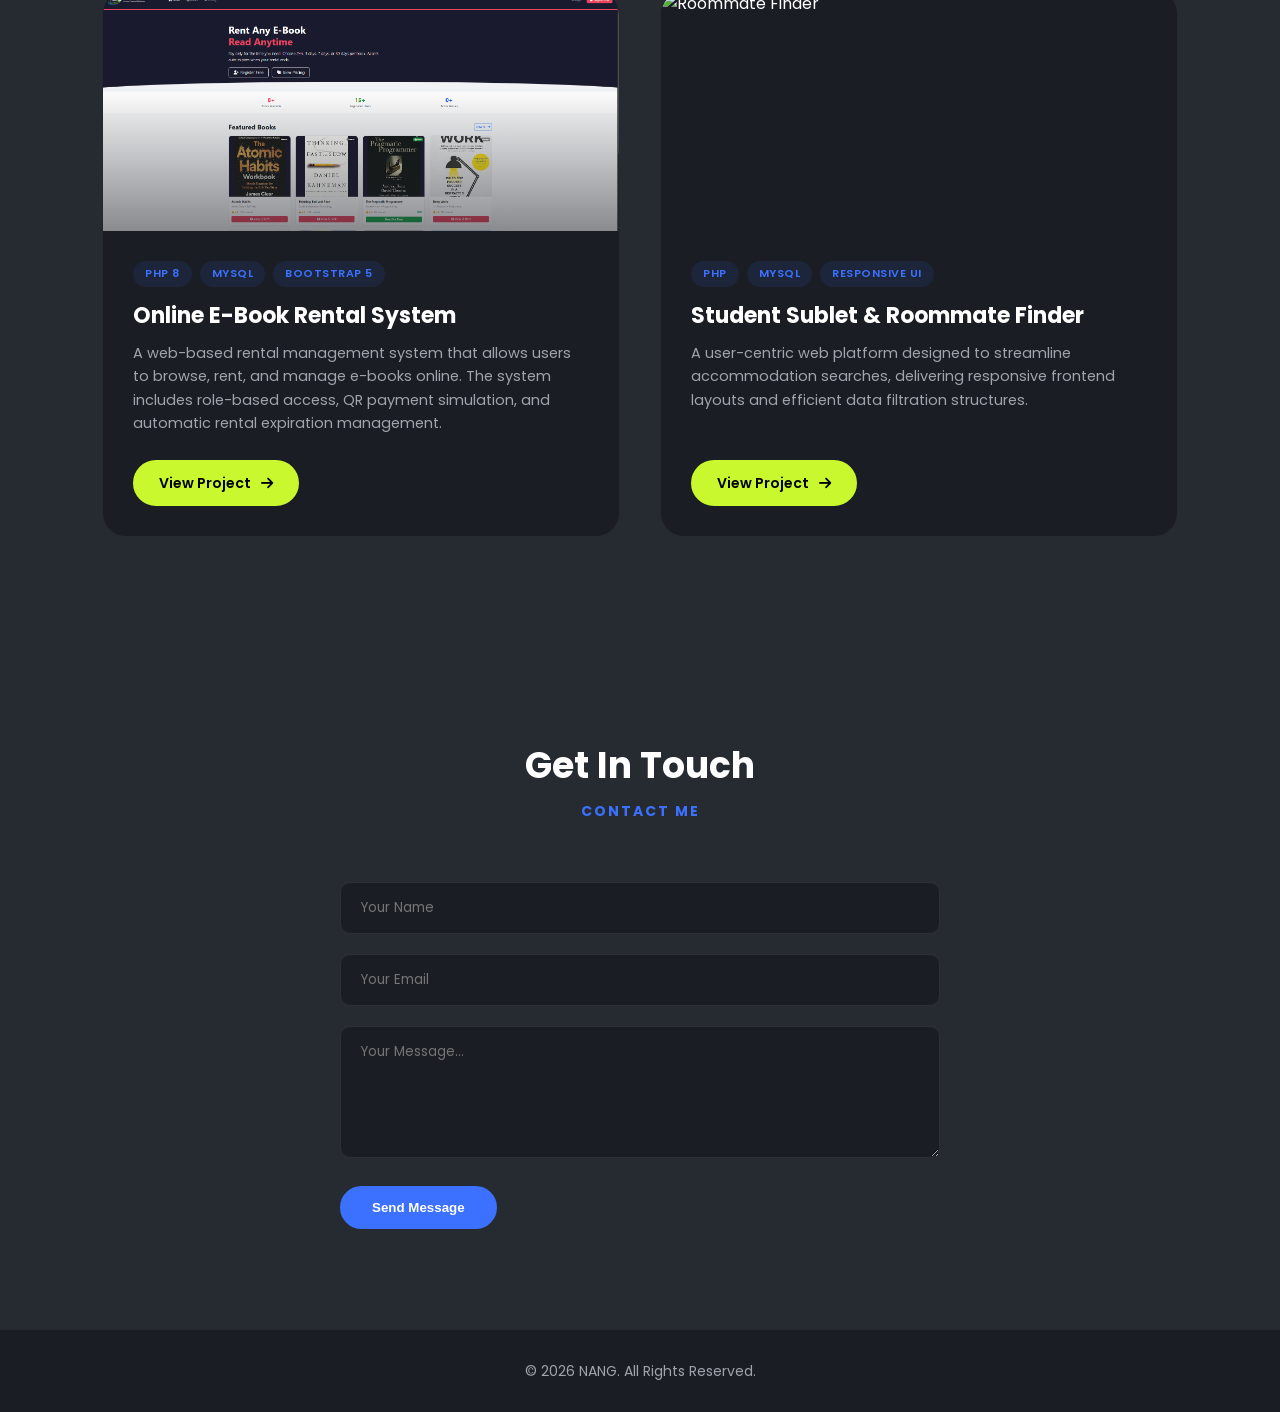
==== commit b0944559: "Update index.html" ====
--- a/index.html
+++ b/index.html
@@ -4,7 +4,7 @@
 <head>
     <meta charset="UTF-8">
     <meta name="viewport" content="width=device-width, initial-scale=1.0">
-    <title>Professional Portfolio</title>
+    <title>Welcome..</title>
     <link rel="stylesheet" href="https://cdnjs.cloudflare.com/ajax/libs/font-awesome/6.4.0/css/all.min.css">
     <link href="https://fonts.googleapis.com/css2?family=Poppins:wght@300;400;600;700&display=swap" rel="stylesheet">
     <link rel="stylesheet" href="./css/style.css">
@@ -38,15 +38,13 @@
         <div class="hero-container">
             <div class="hero-content">
                 <h3 class="sub-title">Hi it's Me</h3>
-                <!-- បង្ហាញឈ្មោះនៅត្រង់នេះជាអក្សរថេរច្បាស់ៗ -->
                 <h1 class="developer-name">Sang Samnang</h1>
-                <!-- ផ្នែកអក្សររត់ (Animation) ប្តូរមកសល់ត្រឹមឃ្លាខាងក្រោមនេះ -->
                 <h2 class="animated-headline">I'm <span class="typing-text"></span></h2>
                 <p class="hero-desc">
                   I believe the best way to learn is by building real projects. Through university and personal work, I've developed practical experience and continue to improve with every new challenge.
                 </p>
                 <div class="social-icons">
-                    <a href="https://www.facebook.com/yourprofile" target="_blank" rel="noopener noreferrer">
+                    <a href="https://web.facebook.com/sang.samnang13" target="_blank" rel="noopener noreferrer">
                         <i class="fab fa-facebook-f"></i>
                     </a>
 
@@ -118,9 +116,9 @@
                 <h3>HTML5</h3>
                 <div class="skill-progress-wrap">
                     <div class="progress-bar">
-                        <div class="progress" style="width: 95%;"></div>
-                    </div>
-                    <span class="progress-percent">95%</span>
+                        <div class="progress" style="width: 82%;"></div>
+                    </div>
+                    <span class="progress-percent">82%</span>
                 </div>
             </div>
 
@@ -133,7 +131,7 @@
                     <div class="progress-bar">
                         <div class="progress" style="width: 90%;"></div>
                     </div>
-                    <span class="progress-percent">90%</span>
+                    <span class="progress-percent">80%</span>
                 </div>
             </div>
 
@@ -157,9 +155,9 @@
                 <h3>React.js</h3>
                 <div class="skill-progress-wrap">
                     <div class="progress-bar">
-                        <div class="progress" style="width: 80%;"></div>
-                    </div>
-                    <span class="progress-percent">80%</span>
+                        <div class="progress" style="width: 75%;"></div>
+                    </div>
+                    <span class="progress-percent">70%</span>
                 </div>
             </div>
 
@@ -170,9 +168,9 @@
                 <h3>Tailwind CSS</h3>
                 <div class="skill-progress-wrap">
                     <div class="progress-bar">
-                        <div class="progress" style="width: 85%;"></div>
-                    </div>
-                    <span class="progress-percent">85%</span>
+                        <div class="progress" style="width: 75%;"></div>
+                    </div>
+                    <span class="progress-percent">75%</span>
                 </div>
             </div>
 
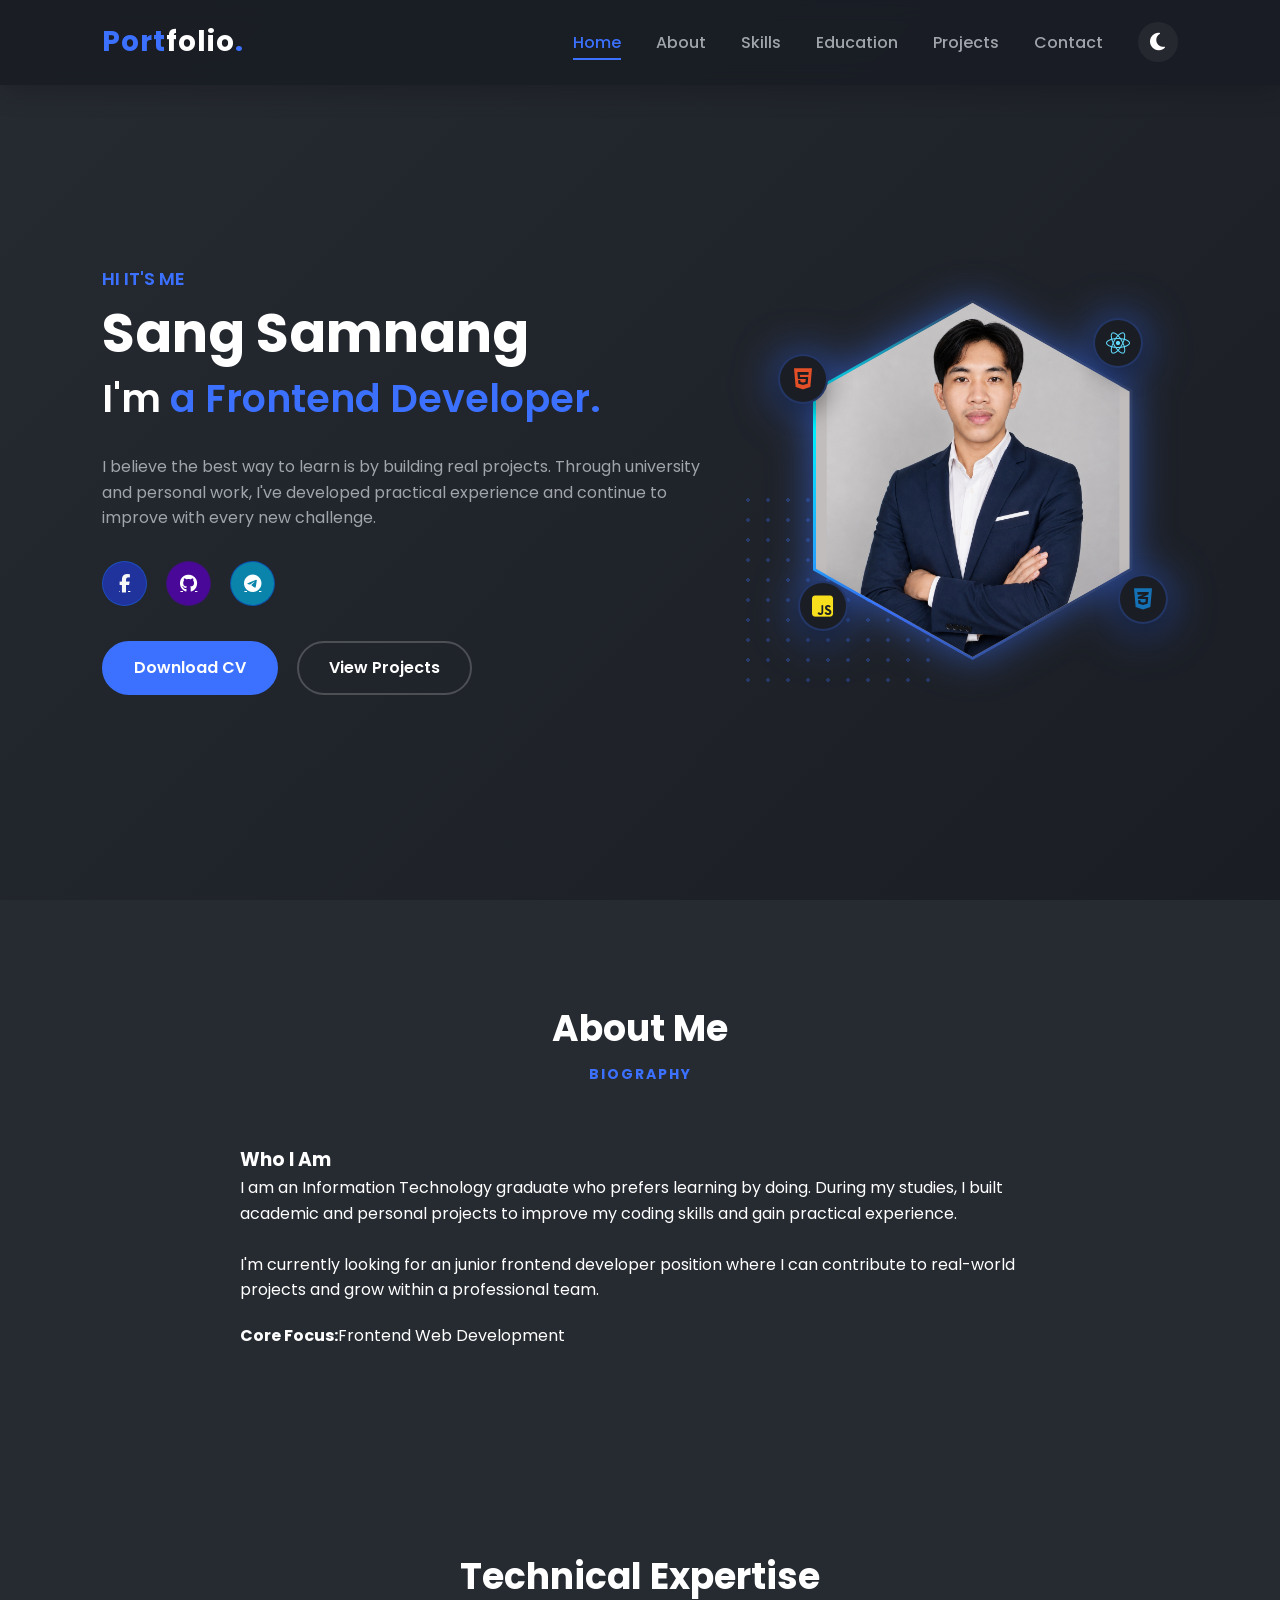
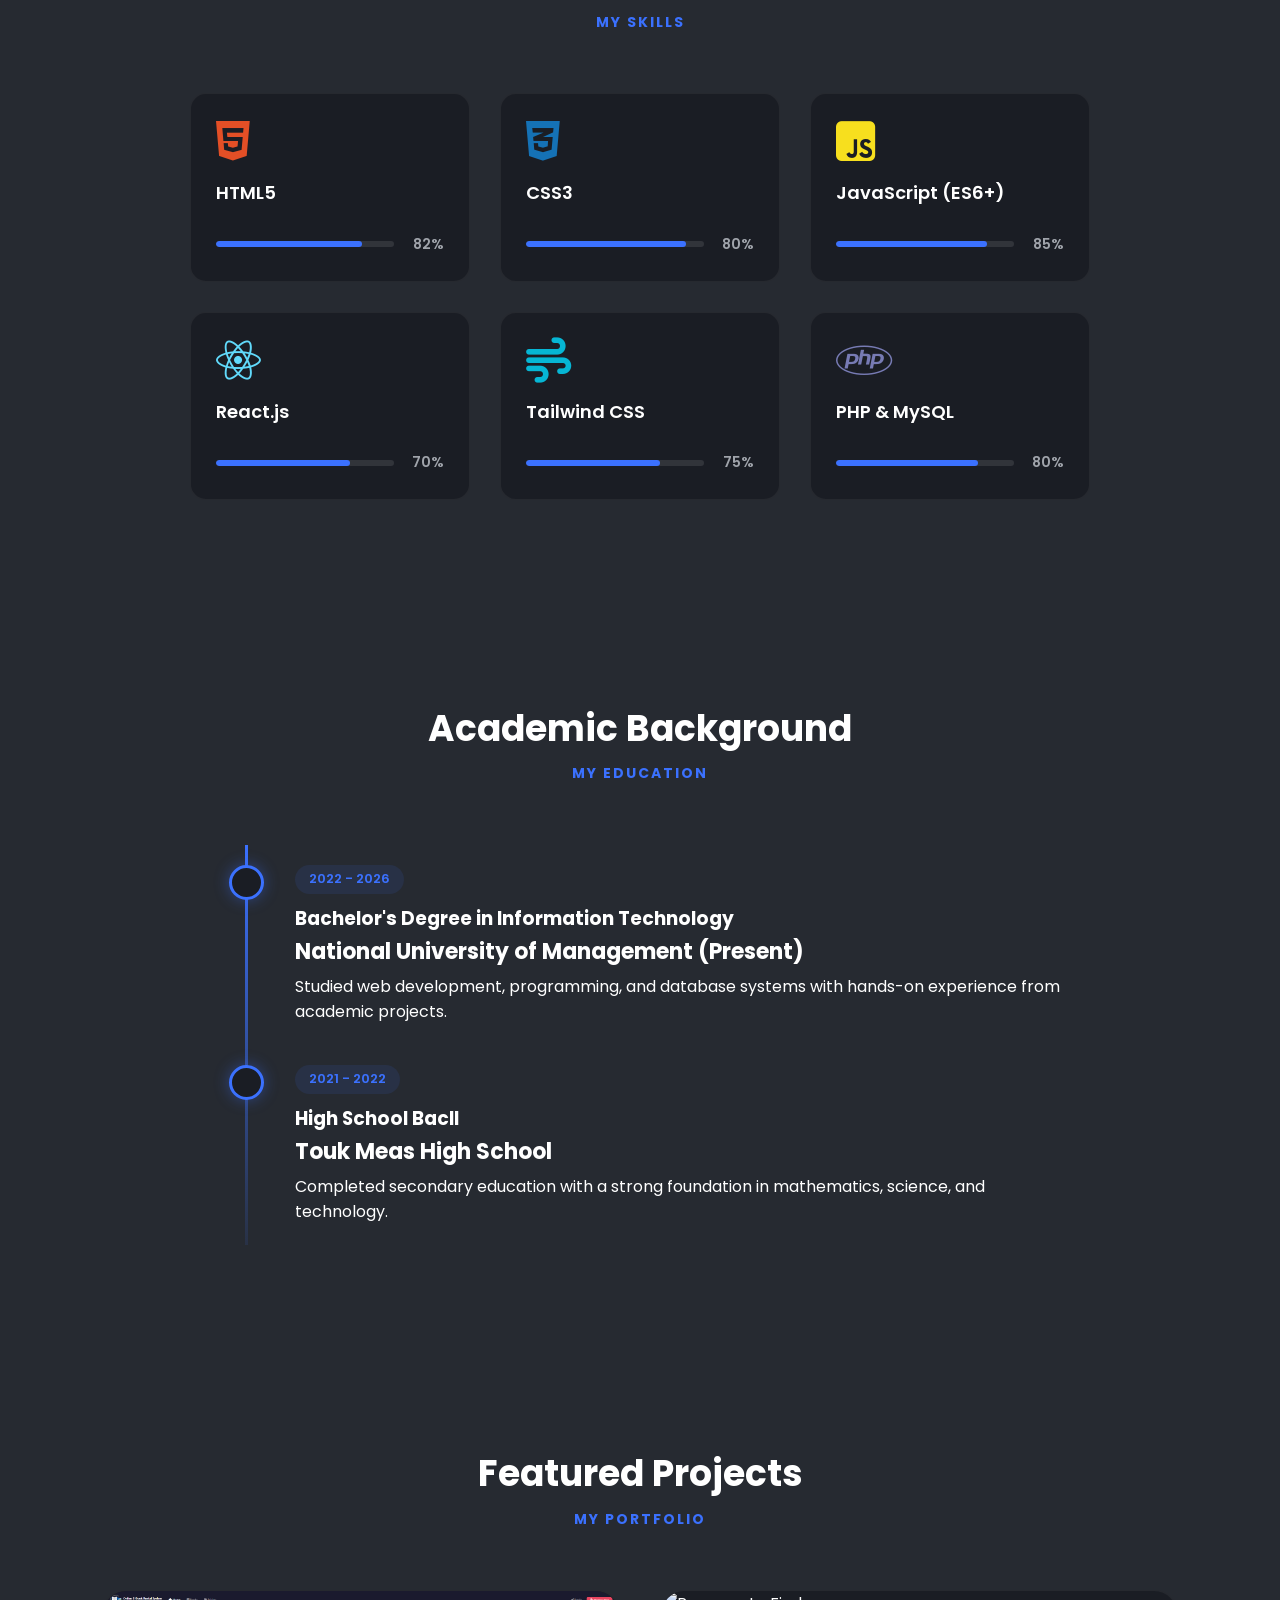
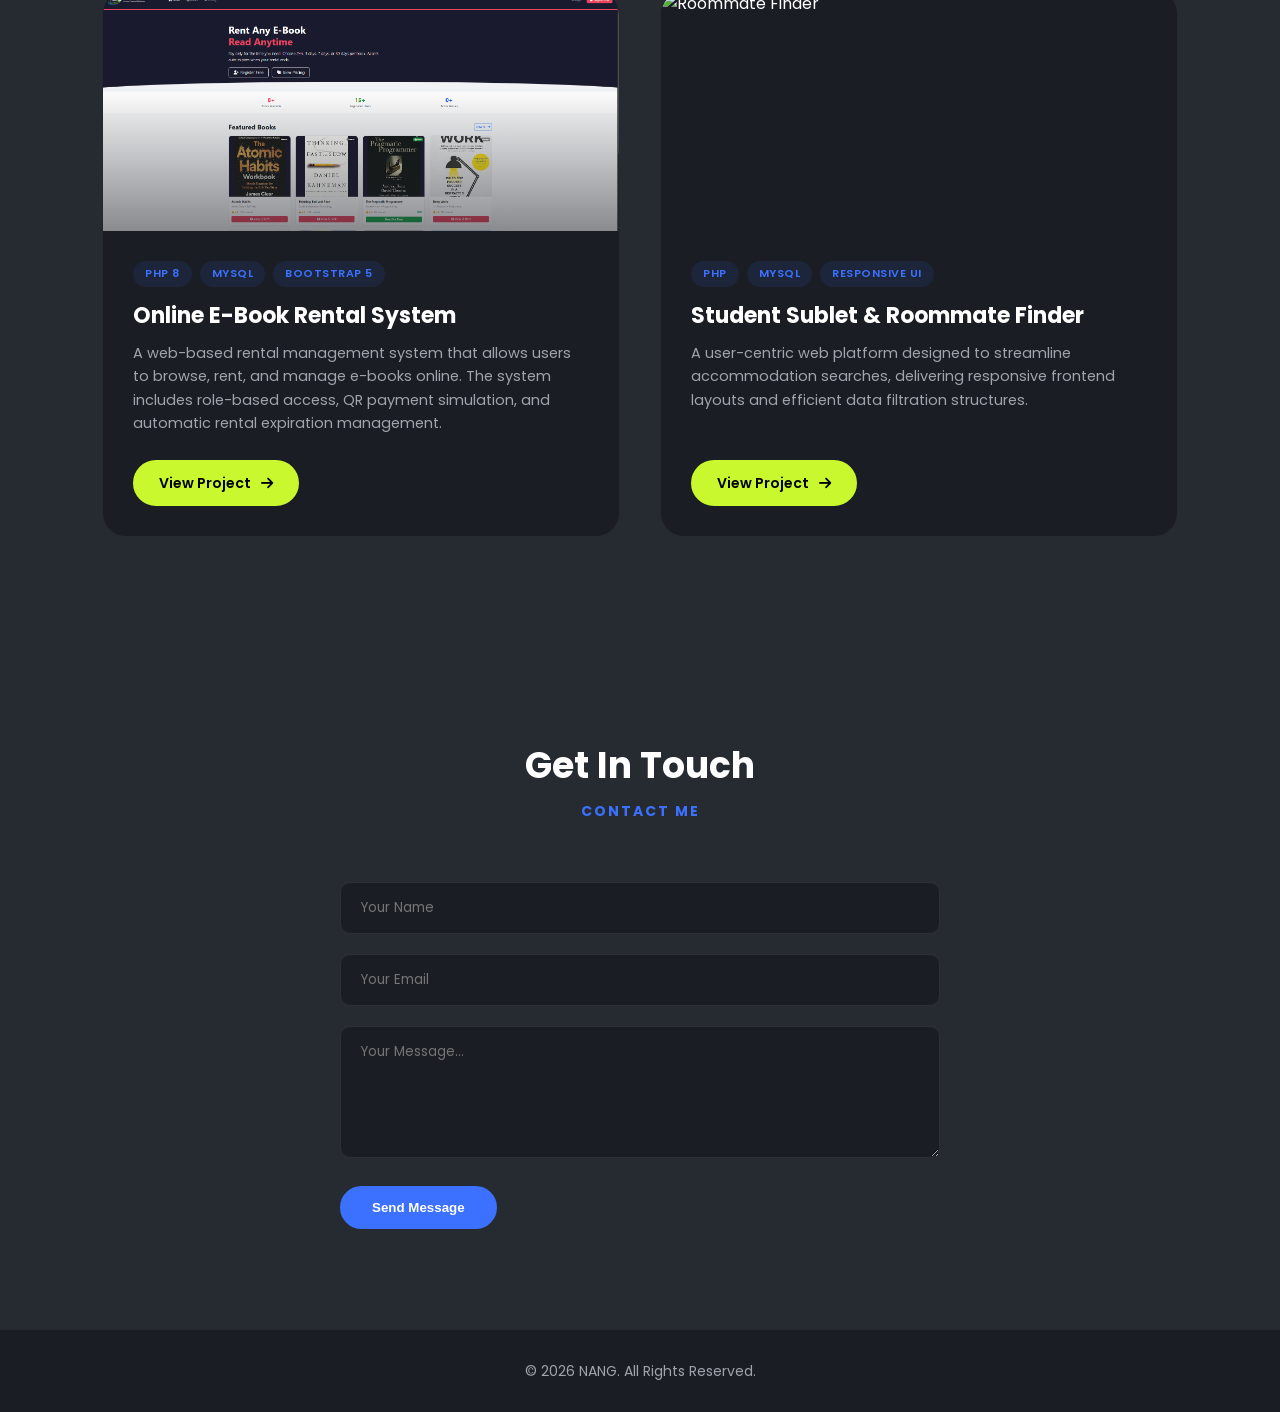
==== commit 1106d41f: "Update index.html" ====
--- a/index.html
+++ b/index.html
@@ -4,7 +4,7 @@
 <head>
     <meta charset="UTF-8">
     <meta name="viewport" content="width=device-width, initial-scale=1.0">
-    <title>Welcome..</title>
+    <title>Nang | Web Developer Portfolio</title>
     <link rel="stylesheet" href="https://cdnjs.cloudflare.com/ajax/libs/font-awesome/6.4.0/css/all.min.css">
     <link href="https://fonts.googleapis.com/css2?family=Poppins:wght@300;400;600;700&display=swap" rel="stylesheet">
     <link rel="stylesheet" href="./css/style.css">
@@ -61,7 +61,7 @@
                 </div>
                 <div class="hero-buttons">
                     <!-- 💡 បញ្ជាក់៖ ដាក់ផ្លូវទៅកាន់ឯកសារ PDF និងបន្ថែម attribute download -->
-                    <a href="asset/logo/cv.pdf" target="_blank" download="my_cv.pdf" class="btn btn-primary">Download
+                    <a href="asset/logo/Sang-Samnang.pdf" target="_blank" download="my_cv.pdf" class="btn btn-primary">Download
                         CV</a>
                     <a href="#portfolio" class="btn btn-outline">View Projects</a>
                 </div>
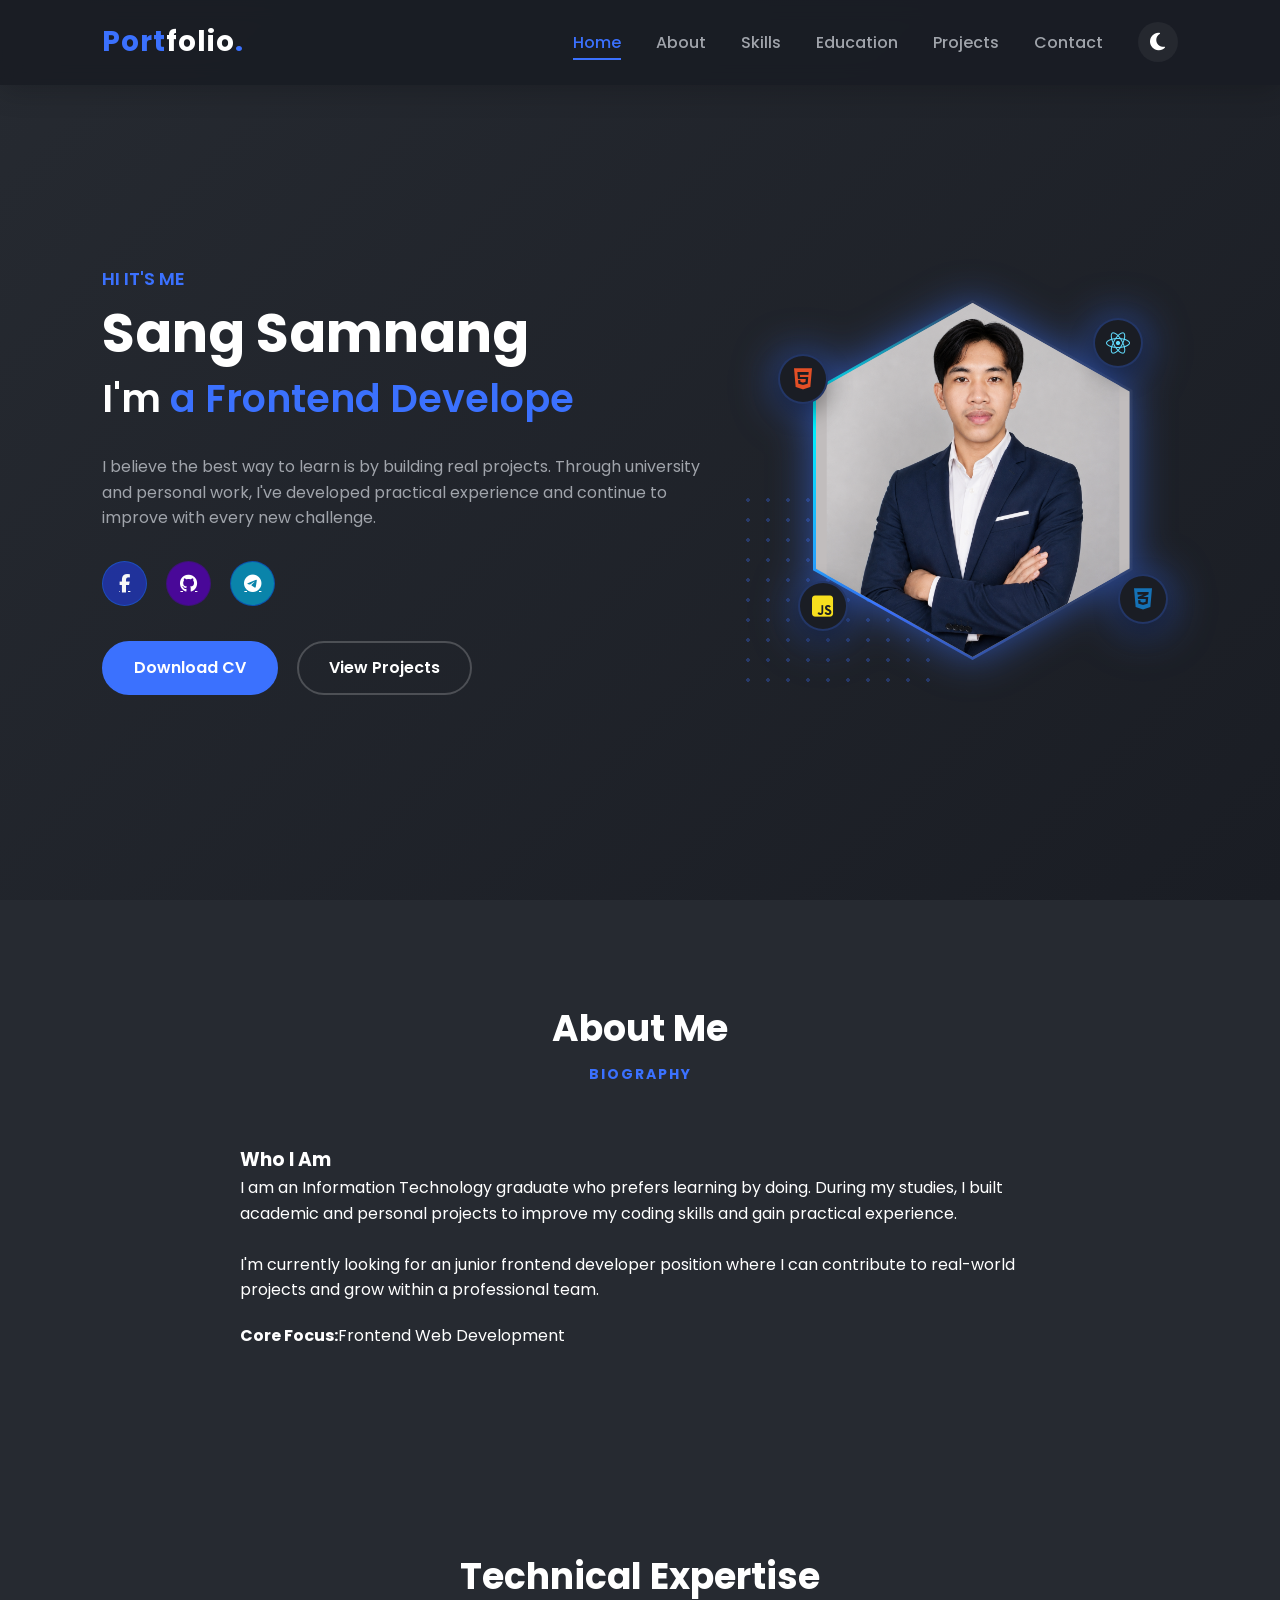
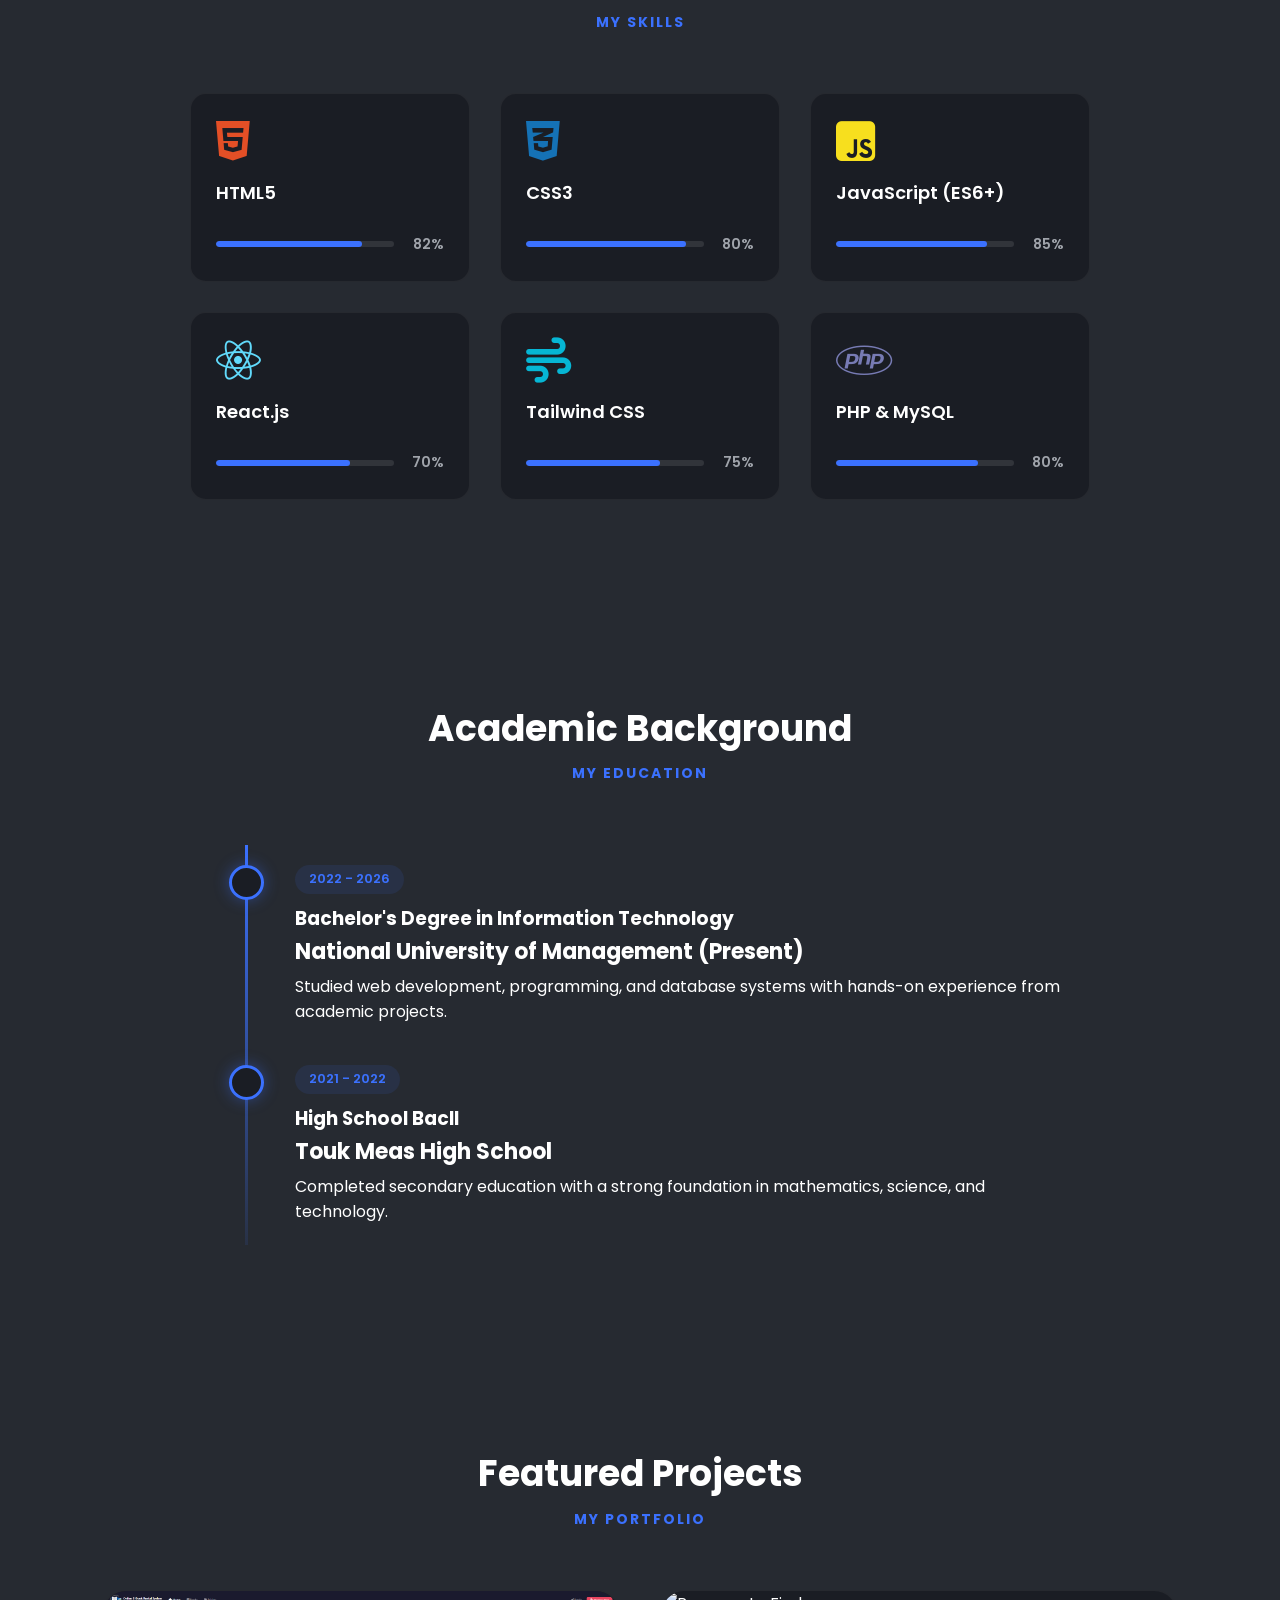
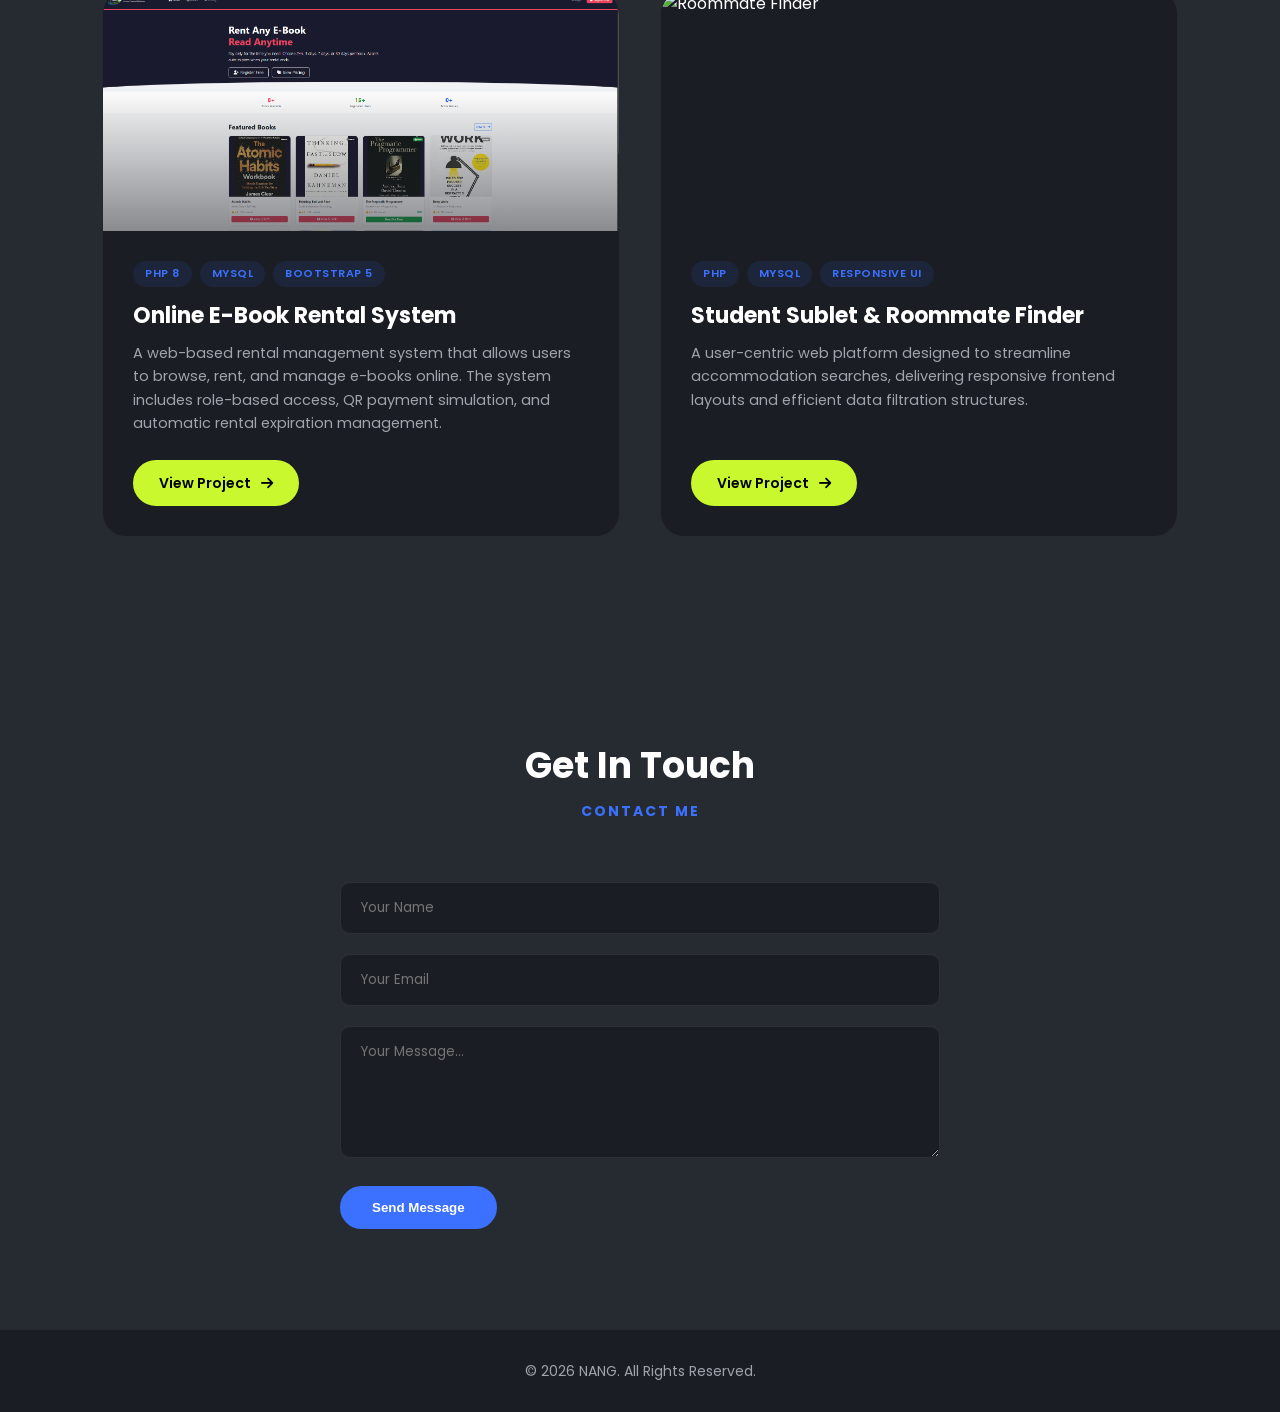
==== commit 49c71e09: "Update index.html" ====
--- a/index.html
+++ b/index.html
@@ -61,7 +61,7 @@
                 </div>
                 <div class="hero-buttons">
                     <!-- 💡 បញ្ជាក់៖ ដាក់ផ្លូវទៅកាន់ឯកសារ PDF និងបន្ថែម attribute download -->
-                    <a href="asset/logo/Sang-Samnang.pdf" target="_blank" download="my_cv.pdf" class="btn btn-primary">Download
+                    <a href="asset/logo/Sang-Samnang.pdf" target="_blank" class="btn btn-primary">Download
                         CV</a>
                     <a href="#portfolio" class="btn btn-outline">View Projects</a>
                 </div>
